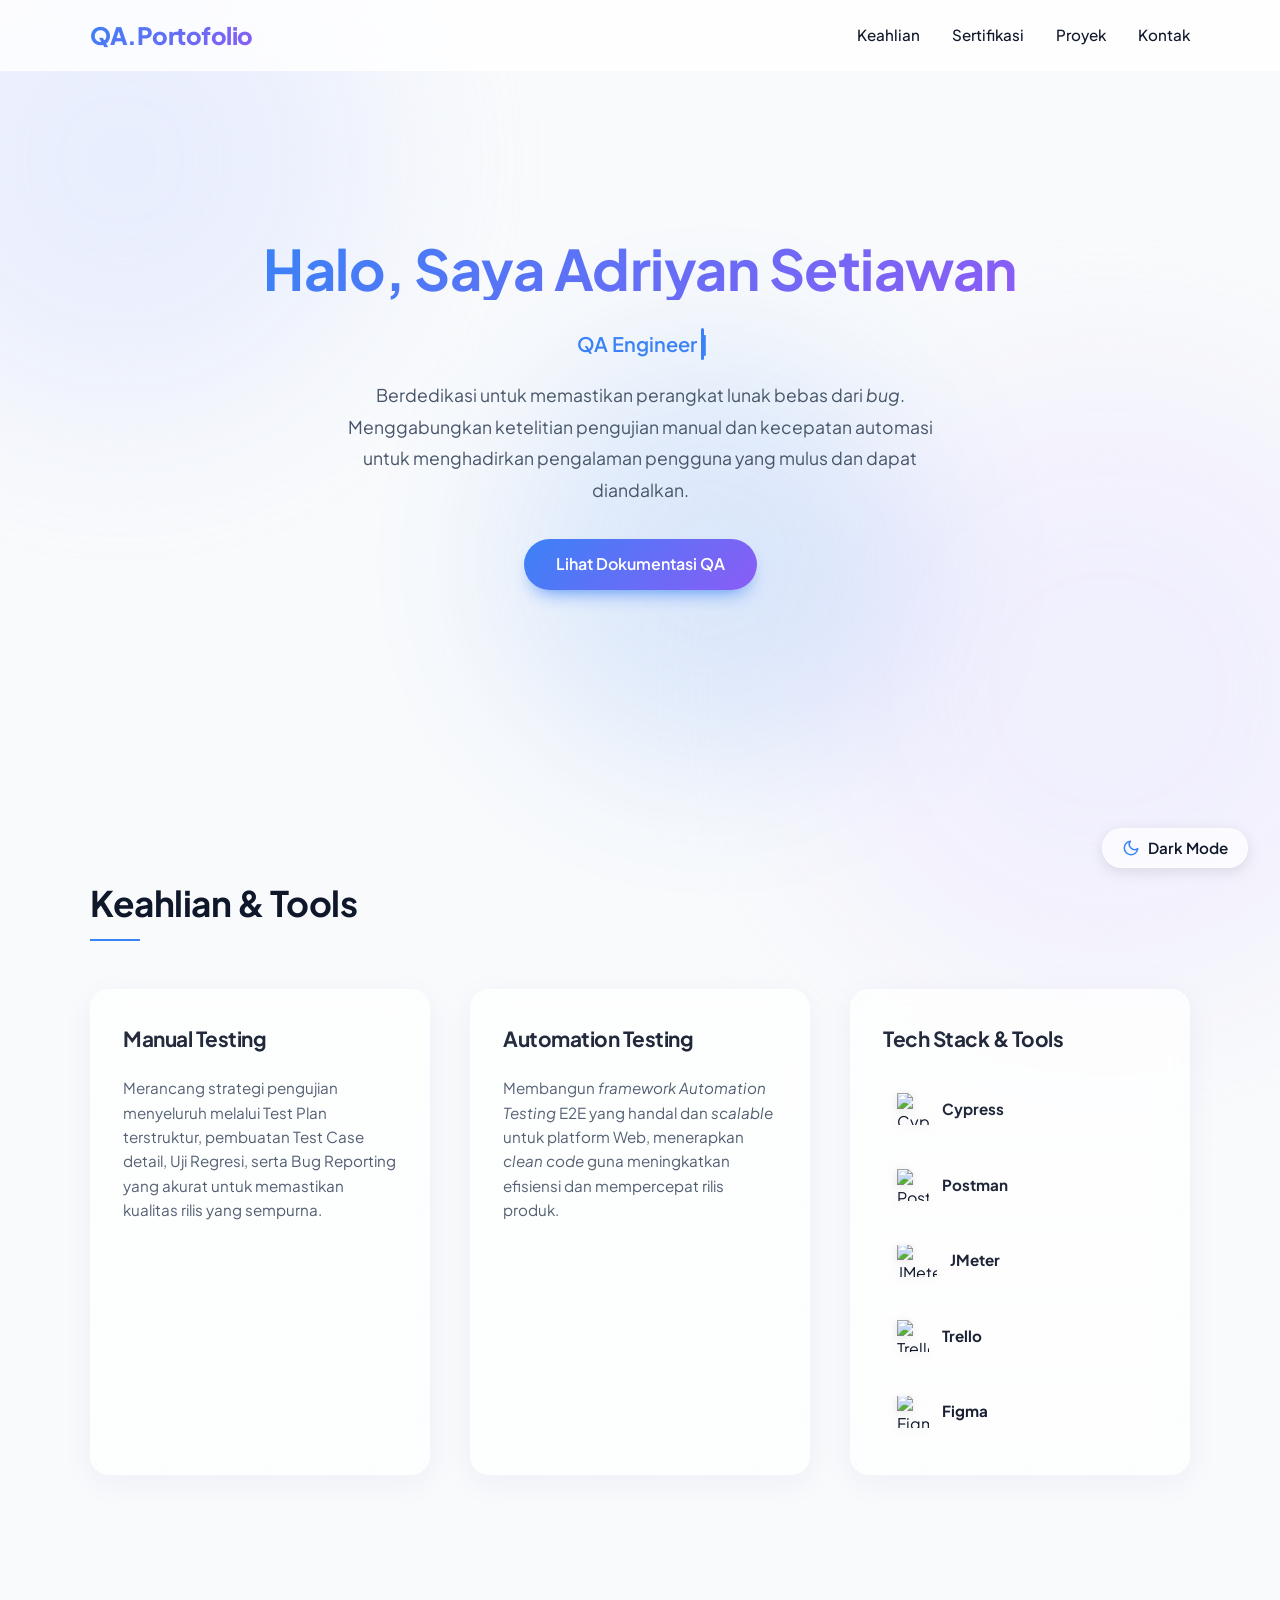
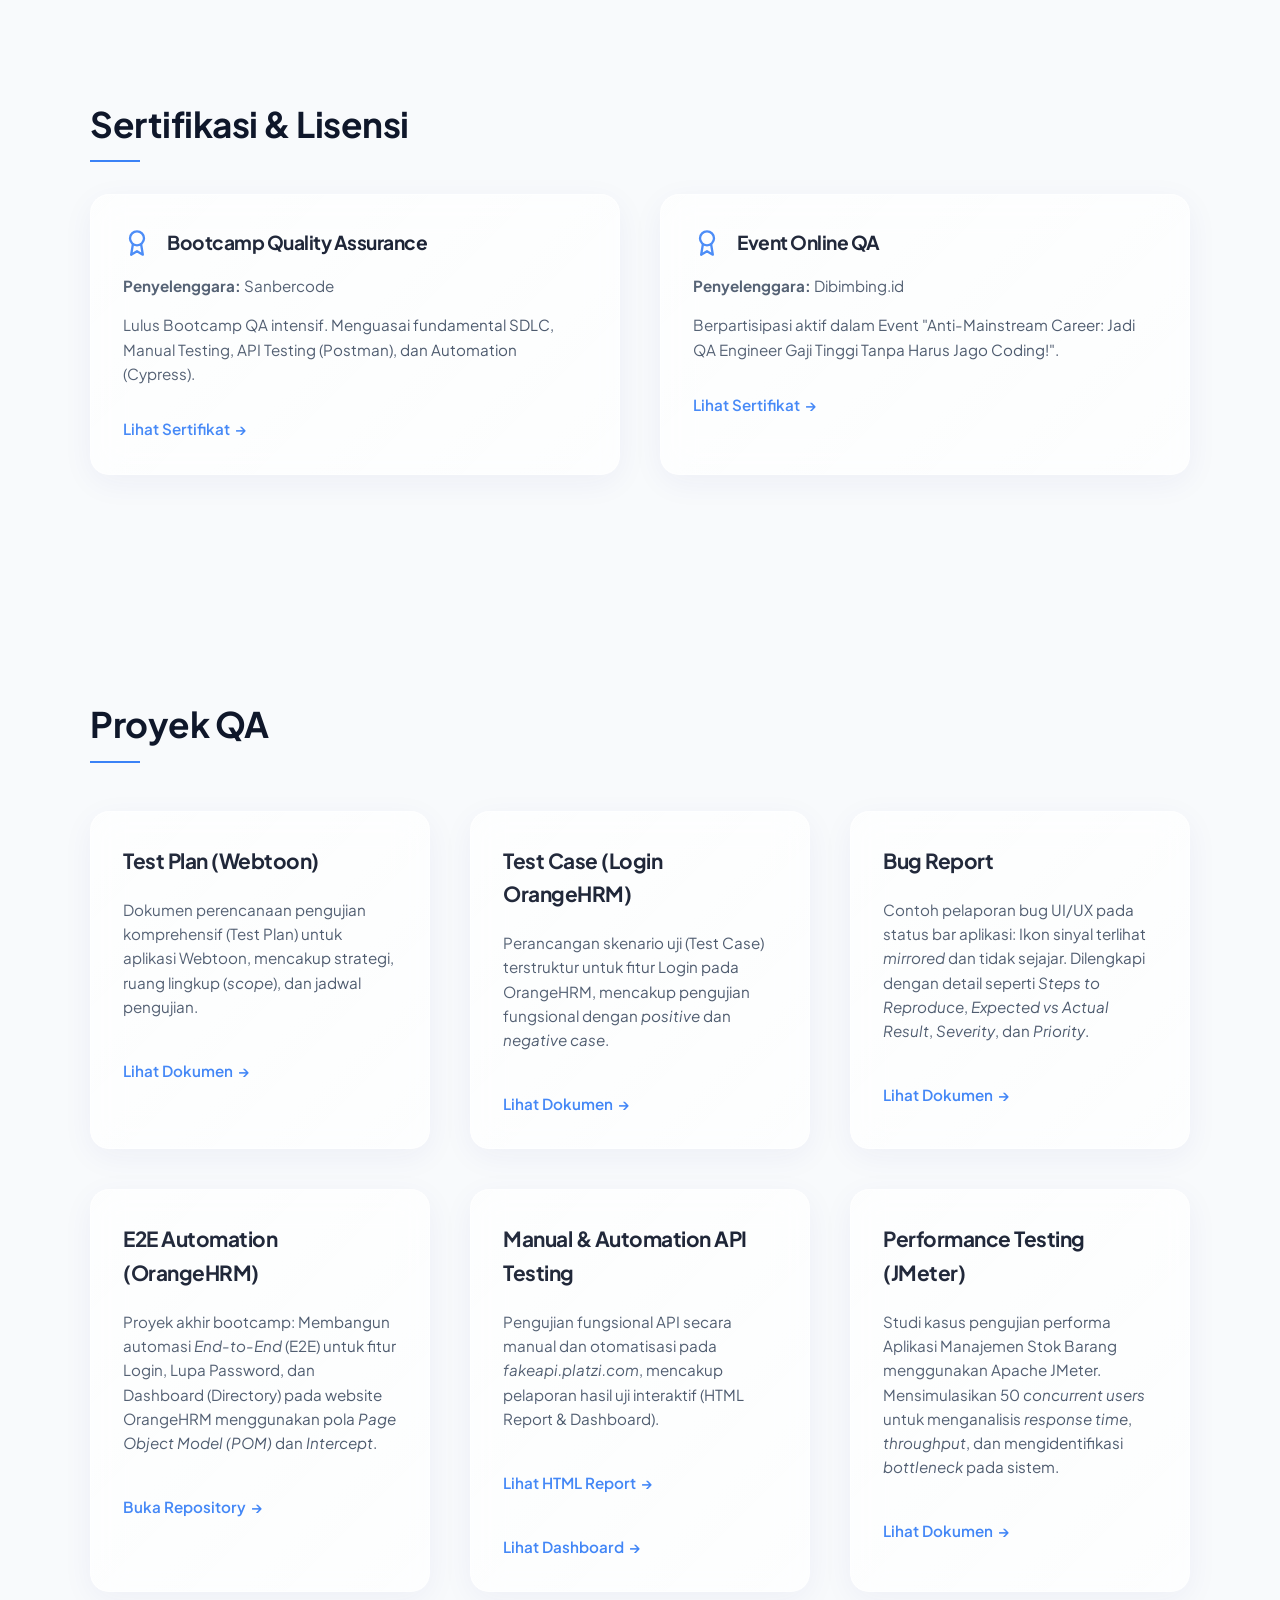
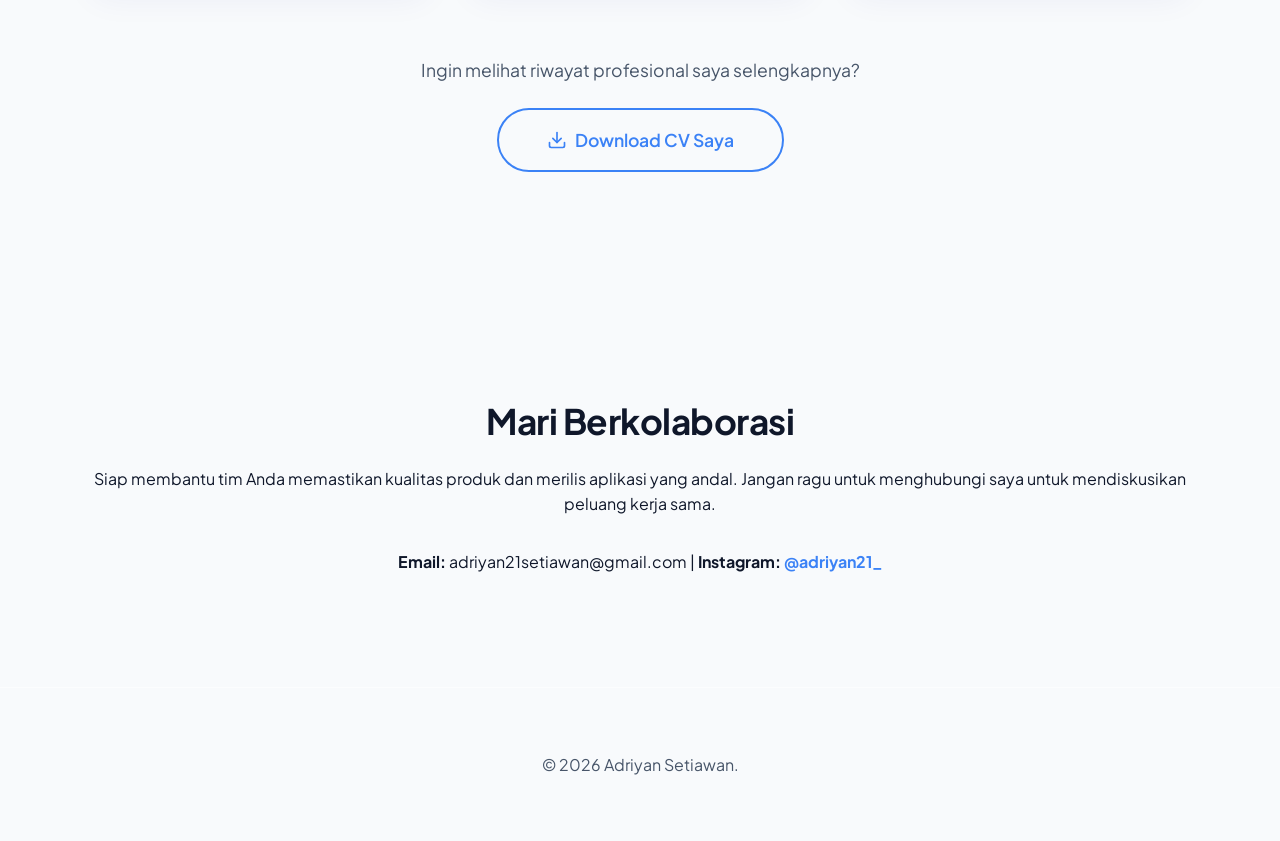
==== index.html @ 732de34b "Add files via upload" ====
<!DOCTYPE html>
<html lang="id">

<head>
    <meta charset="UTF-8">
    <meta name="viewport" content="width=device-width, initial-scale=1.0">
    <title>Portofolio QA Engineer | Adriyan Setiawan</title>
    <link rel="preconnect" href="https://fonts.googleapis.com">
    <link rel="preconnect" href="https://fonts.gstatic.com" crossorigin>
    <link href="https://fonts.googleapis.com/css2?family=Plus+Jakarta+Sans:wght@300;400;500;600;700;800&display=swap"
        rel="stylesheet">
    <link rel="stylesheet" href="style.css">
</head>

<body>

    <!-- Background Animasi (Blobs) -->
    <div class="blob blob-1"></div>
    <div class="blob blob-2"></div>
    <div class="blob blob-3"></div>

    <!-- Floating Theme Toggle -->
    <button class="theme-toggle" id="themeToggle" aria-label="Toggle Theme">
        <svg class="sun-icon" xmlns="http://www.w3.org/2000/svg" width="18" height="18" viewBox="0 0 24 24" fill="none"
            stroke="currentColor" stroke-width="2" stroke-linecap="round" stroke-linejoin="round">
            <circle cx="12" cy="12" r="5"></circle>
            <line x1="12" y1="1" x2="12" y2="3"></line>
            <line x1="12" y1="21" x2="12" y2="23"></line>
            <line x1="4.22" y1="4.22" x2="5.64" y2="5.64"></line>
            <line x1="18.36" y1="18.36" x2="19.78" y2="19.78"></line>
            <line x1="1" y1="12" x2="3" y2="12"></line>
            <line x1="21" y1="12" x2="23" y2="12"></line>
            <line x1="4.22" y1="19.78" x2="5.64" y2="18.36"></line>
            <line x1="18.36" y1="5.64" x2="19.78" y2="4.22"></line>
        </svg>
        <svg class="moon-icon" xmlns="http://www.w3.org/2000/svg" width="18" height="18" viewBox="0 0 24 24" fill="none"
            stroke="currentColor" stroke-width="2" stroke-linecap="round" stroke-linejoin="round">
            <path d="M21 12.79A9 9 0 1 1 11.21 3 7 7 0 0 0 21 12.79z"></path>
        </svg>
        <span class="theme-text">Dark Mode</span>
    </button>

    <header>
        <nav>
            <div class="logo">QA.Portofolio</div>
            <div class="nav-right">
                <ul id="navMenu">
                    <li><a href="#skills">Keahlian</a></li>
                    <li><a href="#certifications">Sertifikasi</a></li>
                    <li><a href="#projects">Proyek</a></li>
                    <li><a href="#contact">Kontak</a></li>
                </ul>
                <div class="menu-toggle" id="mobile-menu">
                    <span class="bar"></span>
                    <span class="bar"></span>
                    <span class="bar"></span>
                </div>
            </div>
        </nav>
    </header>

    <section class="hero">
        <h1 class="gradient-text">Halo, Saya Adriyan Setiawan</h1>
        <p style="font-size: 1.25rem; color: var(--primary-color); font-weight: 600; min-height: 30px;">
            <span id="typed-text"></span><span class="cursor">|</span>
        </p>
        <p style="max-width: 600px; margin: 0 auto 2rem auto; font-size: 1.1rem; line-height: 1.8;">
            Berdedikasi untuk memastikan perangkat lunak bebas dari <i>bug</i>. Menggabungkan ketelitian
            pengujian manual dan kecepatan automasi untuk menghadirkan pengalaman pengguna yang mulus dan dapat
            diandalkan.
        </p>
        <div style="display: flex; gap: 1rem; justify-content: center; flex-wrap: wrap;">
            <a href="#projects" class="btn">Lihat Dokumentasi QA</a>
        </div>
    </section>

    <section id="skills" class="fade-in">
        <h2>Keahlian & Tools</h2>
        <hr style="border: 0; height: 2px; background: var(--primary-color); width: 50px; margin: 0 0 2rem 0;">
        <div class="grid">
            <div class="card">
                <h3>Manual Testing</h3>
                <p>Merancang strategi pengujian menyeluruh melalui Test Plan terstruktur, pembuatan Test Case detail,
                    Uji Regresi, serta Bug Reporting yang akurat untuk memastikan kualitas rilis yang sempurna.</p>
            </div>
            <div class="card">
                <h3>Automation Testing</h3>
                <p>Membangun <i>framework Automation Testing</i> E2E yang handal dan <i>scalable</i> untuk platform Web,
                    menerapkan <i>clean code</i> guna meningkatkan efisiensi dan mempercepat rilis produk.</p>
            </div>
            <div class="card">
                <h3>Tech Stack & Tools</h3>
                <div class="tech-grid">
                    <div class="tech-item">
                        <img src="https://cdn.jsdelivr.net/gh/devicons/devicon/icons/cypressio/cypressio-original.svg"
                            alt="Cypress" width="32" height="32">
                        <div>
                            <strong>Cypress</strong>
                        </div>
                    </div>
                    <div class="tech-item">
                        <img src="https://www.vectorlogo.zone/logos/getpostman/getpostman-icon.svg" alt="Postman"
                            width="32" height="32">
                        <div>
                            <strong>Postman</strong>
                        </div>
                    </div>
                    <div class="tech-item">
                        <img src="https://jmeter.apache.org/images/logo.svg" alt="JMeter" width="40" height="32"
                            style="object-fit: contain;">
                        <div>
                            <strong>JMeter</strong>
                        </div>
                    </div>
                    <div class="tech-item">
                        <img src="https://cdn.jsdelivr.net/gh/devicons/devicon/icons/trello/trello-plain.svg"
                            alt="Trello" width="32" height="32">
                        <div>
                            <strong>Trello</strong>
                        </div>
                    </div>
                    <div class="tech-item">
                        <img src="https://cdn.jsdelivr.net/gh/devicons/devicon/icons/figma/figma-original.svg"
                            alt="Figma" width="32" height="32">
                        <div>
                            <strong>Figma</strong>
                        </div>
                    </div>
                </div>
            </div>
        </div>
    </section>

    <section id="certifications" class="fade-in">
        <h2>Sertifikasi & Lisensi</h2>
        <hr style="border: 0; height: 2px; background: var(--primary-color); width: 50px; margin: 0 0 2rem 0;">
        <div class="grid" style="margin-top: 1.5rem;">
            <!-- Certificate 1 -->
            <div class="card">
                <div style="display: flex; align-items: center; gap: 1rem; margin-bottom: 1rem;">
                    <svg xmlns="http://www.w3.org/2000/svg" width="28" height="28" viewBox="0 0 24 24" fill="none"
                        stroke="var(--primary-color)" stroke-width="2" stroke-linecap="round" stroke-linejoin="round">
                        <circle cx="12" cy="8" r="6"></circle>
                        <path d="M15.477 12.89 17 22l-5-3-5 3 1.523-9.11"></path>
                    </svg>
                    <h3 style="margin: 0; font-size: 1.2rem;">Bootcamp Quality Assurance</h3>
                </div>
                <p style="font-size: 0.95rem; margin-bottom: 0.5rem;"><strong>Penyelenggara:</strong> Sanbercode</p>
                <p style="font-size: 0.95rem;">Lulus Bootcamp QA intensif. Menguasai fundamental SDLC, Manual Testing,
                    API Testing (Postman), dan Automation (Cypress).</p>
                <a href="https://sanbercode.com/certificate/in/90750a1c-0685-4066-a6e9-d4bca330a956"
                    class="project-link" style="margin-top: 1rem;" target="_blank">Lihat Sertifikat</a>
            </div>


            <!-- Certificate 2 -->
            <div class="card">
                <div style="display: flex; align-items: center; gap: 1rem; margin-bottom: 1rem;">
                    <svg xmlns="http://www.w3.org/2000/svg" width="28" height="28" viewBox="0 0 24 24" fill="none"
                        stroke="var(--primary-color)" stroke-width="2" stroke-linecap="round" stroke-linejoin="round">
                        <circle cx="12" cy="8" r="6"></circle>
                        <path d="M15.477 12.89 17 22l-5-3-5 3 1.523-9.11"></path>
                    </svg>
                    <h3 style="margin: 0; font-size: 1.2rem;">Event Online QA</h3>
                </div>
                <p style="font-size: 0.95rem; margin-bottom: 0.5rem;"><strong>Penyelenggara:</strong> Dibimbing.id</p>
                <p style="font-size: 0.95rem;">Berpartisipasi aktif dalam Event "Anti-Mainstream Career: Jadi QA
                    Engineer Gaji Tinggi Tanpa Harus Jago Coding!".</p>
                <a href="https://drive.google.com/file/d/1dAEkaEKXvHSmKPEQMNEvPl3U6S-Ivko3/view?usp=sharing"
                    class="project-link" style="margin-top: 1rem;">Lihat Sertifikat</a>
            </div>
        </div>
    </section>

    <section id="projects" class="fade-in">
        <h2>Proyek QA</h2>
        <hr style="border: 0; height: 2px; background: var(--primary-color); width: 50px; margin: 0 0 2rem 0;">
        <div class="grid">

            <div class="card">
                <h3>Test Plan (Webtoon)</h3>
                <p>Dokumen perencanaan pengujian komprehensif (Test Plan) untuk aplikasi Webtoon, mencakup strategi,
                    ruang lingkup (<i>scope</i>), dan jadwal pengujian.</p>
                <a href="https://docs.google.com/document/d/1JO9U7OglBDhoZIkRPK8CAtWaDkRaLdEm/edit?usp=sharing&ouid=111511916746216957914&rtpof=true&sd=true"
                    class="project-link">Lihat Dokumen</a>
            </div>

            <div class="card">
                <h3>Test Case (Login OrangeHRM)</h3>
                <p>Perancangan skenario uji (Test Case) terstruktur untuk fitur Login pada OrangeHRM, mencakup pengujian
                    fungsional dengan <i>positive</i> dan <i>negative case</i>.</p>
                <a href="https://docs.google.com/spreadsheets/d/13_Bml5m9lff8SQOyV9vorUm5FQQ6F69r/edit?usp=sharing&ouid=111511916746216957914&rtpof=true&sd=true"
                    class="project-link">Lihat Dokumen</a>
            </div>

            <div class="card">
                <h3>Bug Report</h3>
                <p>Contoh pelaporan bug UI/UX pada status bar aplikasi: Ikon sinyal terlihat <i>mirrored</i> dan tidak
                    sejajar. Dilengkapi dengan detail seperti <i>Steps to Reproduce</i>, <i>Expected vs Actual
                        Result</i>, <i>Severity</i>, dan <i>Priority</i>.</p>
                <a href="https://docs.google.com/spreadsheets/d/1RuKsVItQ1PGleqARtILOG9toB8_6Nzeg/edit?usp=drive_link&ouid=111511916746216957914&rtpof=true&sd=true"
                    class="project-link">Lihat Dokumen</a>
            </div>

            <div class="card">
                <h3>E2E Automation (OrangeHRM)</h3>
                <p>Proyek akhir bootcamp: Membangun automasi <i>End-to-End</i> (E2E) untuk fitur Login, Lupa Password,
                    dan Dashboard (Directory) pada website OrangeHRM menggunakan pola <i>Page Object Model (POM) </i>
                    dan
                    <i>Intercept</i>.
                </p>
                <a href="https://github.com/Adriyanz1/orangehrm-login-test-automation" class="project-link">Buka
                    Repository</a>
            </div>

            <div class="card">
                <h3>Manual & Automation API Testing</h3>
                <p>Pengujian fungsional API secara manual dan otomatisasi pada <i>fakeapi.platzi.com</i>, mencakup
                    pelaporan hasil uji interaktif (HTML Report & Dashboard).</p>
                <div style="display: flex; flex-wrap: wrap; gap: 1rem;">
                    <a href="./API/report.html" target="_blank" class="project-link">Lihat HTML Report</a>
                    <a href="./API/dasboard.html" target="_blank" class="project-link">Lihat Dashboard</a>
                </div>
            </div>

            <div class="card">
                <h3>Performance Testing (JMeter)</h3>
                <p>Studi kasus pengujian performa Aplikasi Manajemen Stok Barang menggunakan Apache JMeter.
                    Mensimulasikan 50 <i>concurrent users</i> untuk menganalisis <i>response time</i>,
                    <i>throughput</i>, dan mengidentifikasi <i>bottleneck</i> pada sistem.
                </p>
                <a href="https://drive.google.com/file/d/1VUZyzni_chIXOoIYDC_arCmZ7psVynE3/view?usp=sharing"
                    class="project-link">Lihat Dokumen</a>
            </div>
        </div>

        <div style="text-align: center; margin-top: 4rem;">
            <p style="margin-bottom: 1.5rem; font-size: 1.1rem; color: var(--text-muted);">
                Ingin melihat riwayat profesional saya selengkapnya?
            </p>
            <a href="./CV.pdf" class="btn btn-outline" download title="Download CV (PDF)"
                style="padding: 1rem 3rem; font-size: 1.1rem; display: inline-flex; align-items: center; gap: 0.5rem;">
                <svg xmlns="http://www.w3.org/2000/svg" width="20" height="20" viewBox="0 0 24 24" fill="none"
                    stroke="currentColor" stroke-width="2" stroke-linecap="round" stroke-linejoin="round">
                    <path d="M21 15v4a2 2 0 0 1-2 2H5a2 2 0 0 1-2-2v-4"></path>
                    <polyline points="7 10 12 15 17 10"></polyline>
                    <line x1="12" y1="15" x2="12" y2="3"></line>
                </svg>
                Download CV Saya
            </a>
        </div>
    </section>

    <section id="contact" class="fade-in" style="text-align: center;">
        <h2>Mari Berkolaborasi</h2>
        <p>Siap membantu tim Anda memastikan kualitas produk dan merilis aplikasi yang andal. Jangan ragu untuk
            menghubungi saya untuk mendiskusikan peluang kerja sama.</p>
        <p style="margin-top: 2rem;">
            <strong>Email:</strong> adriyan21setiawan@gmail.com | <strong>Instagram:</strong> <a
                href="https://www.instagram.com/adriyan21_/"
                style="color: var(--primary-color); text-decoration: none; font-weight: bold;">@adriyan21_</a>
        </p>
    </section>

    <footer>
        <p>&copy; 2026 Adriyan Setiawan.</p>
    </footer>

    <script src="script.js"></script>
</body>

</html>
---- style.css ----
:root {
    --primary-color: #3b82f6;
    --primary-hover: #2563eb;
    --secondary-color: #8b5cf6;
    --bg-color: #f8fafc;
    --text-color: #0f172a;
    --text-muted: #475569;
    --card-bg: rgba(255, 255, 255, 0.7);
    --header-bg: rgba(255, 255, 255, 0.8);
    --border-color: rgba(255, 255, 255, 0.5);
    --card-shadow: 0 8px 32px 0 rgba(31, 38, 135, 0.05);
    --blob-1: #e0e7ff;
    --blob-2: #ede9fe;
}

[data-theme="dark"] {
    --bg-color: #0B0F19;
    --text-color: #f1f5f9;
    --text-muted: #94a3b8;
    --card-bg: rgba(17, 24, 39, 0.6);
    --header-bg: rgba(11, 15, 25, 0.8);
    --border-color: rgba(255, 255, 255, 0.1);
    --card-shadow: 0 8px 32px 0 rgba(0, 0, 0, 0.3);
    --blob-1: #1e3a8a;
    --blob-2: #4c1d95;
}

body {
    font-family: 'Plus Jakarta Sans', sans-serif;
    margin: 0;
    padding: 0;
    background-color: var(--bg-color);
    color: var(--text-color);
    line-height: 1.6;
    transition: background-color 0.5s ease, color 0.5s ease;
    scroll-behavior: smooth;
    overflow-x: hidden;
    position: relative;
}

/* Background Blobs Animasi */
.blob {
    position: fixed;
    filter: blur(80px);
    z-index: -1;
    opacity: 0.6;
    animation: float 20s infinite alternate ease-in-out;
}

.blob-1 {
    top: -10%;
    left: -10%;
    width: 500px;
    height: 500px;
    background: var(--blob-1);
    border-radius: 50%;
}

.blob-2 {
    bottom: -10%;
    right: -10%;
    width: 600px;
    height: 600px;
    background: var(--blob-2);
    border-radius: 50%;
    animation-delay: -5s;
}

.blob-3 {
    top: 40%;
    left: 40%;
    width: 400px;
    height: 400px;
    background: var(--primary-color);
    opacity: 0.15;
    border-radius: 50%;
    animation-duration: 25s;
}

@keyframes float {
    0% {
        transform: translate(0, 0) scale(1);
    }

    50% {
        transform: translate(50px, 100px) scale(1.1);
    }

    100% {
        transform: translate(-50px, 50px) scale(0.9);
    }
}

/* Header & Nav */
header {
    background-color: var(--header-bg);
    backdrop-filter: blur(12px);
    -webkit-backdrop-filter: blur(12px);
    border-bottom: 1px solid var(--border-color);
    position: fixed;
    width: 100%;
    top: 0;
    z-index: 1000;
    transition: all 0.3s ease;
}

nav {
    display: flex;
    justify-content: space-between;
    align-items: center;
    max-width: 1100px;
    margin: 0 auto;
    padding: 1rem 2rem;
}

nav .logo {
    font-weight: 800;
    font-size: 1.5rem;
    background: linear-gradient(135deg, var(--primary-color), var(--secondary-color));
    -webkit-background-clip: text;
    -webkit-text-fill-color: transparent;
    letter-spacing: -0.5px;
}

.nav-right {
    display: flex;
    align-items: center;
    gap: 2.5rem;
}

nav ul {
    display: flex;
    list-style: none;
    gap: 2rem;
    margin: 0;
    padding: 0;
}

nav a {
    text-decoration: none;
    color: var(--text-color);
    font-weight: 500;
    font-size: 0.95rem;
    transition: all 0.3s;
    position: relative;
}

nav a::after {
    content: '';
    position: absolute;
    width: 0;
    height: 2px;
    bottom: -4px;
    left: 0;
    background: linear-gradient(90deg, var(--primary-color), var(--secondary-color));
    transition: width 0.3s ease;
    border-radius: 2px;
}

nav a:hover::after,
nav a.active::after {
    width: 100%;
}

nav a:hover,
nav a.active {
    color: var(--text-color);
}

/* Theme Toggle Button (Floating) */
.theme-toggle {
    display: flex;
    align-items: center;
    gap: 8px;
    background: var(--card-bg);
    border: 1px solid var(--border-color);
    color: var(--text-color);
    padding: 0.6rem 1.2rem;
    border-radius: 50px;
    cursor: pointer;
    font-weight: 600;
    font-size: 0.95rem;
    font-family: inherit;
    transition: all 0.3s;
    box-shadow: 0 4px 15px rgba(0, 0, 0, 0.1);
    backdrop-filter: blur(10px);
    -webkit-backdrop-filter: blur(10px);
    position: fixed;
    bottom: 2rem;
    right: 2rem;
    z-index: 9999;
}

.theme-toggle svg {
    stroke: var(--primary-color);
}

.theme-toggle .sun-icon {
    display: none;
}

.theme-toggle .moon-icon {
    display: block;
}

[data-theme="dark"] .theme-toggle .sun-icon {
    display: block;
}

[data-theme="dark"] .theme-toggle .moon-icon {
    display: none;
}

.theme-toggle:hover {
    transform: translateY(-2px);
    box-shadow: 0 4px 12px rgba(59, 130, 246, 0.2);
}

/* Sections */
section {
    padding: 8rem 2rem 4rem 2rem;
    max-width: 1100px;
    margin: 0 auto;
}

/* Typography Enhancements */
h1,
h2,
h3 {
    letter-spacing: -0.5px;
}

h2 {
    font-size: 2.2rem;
    font-weight: 700;
    margin-bottom: 0.5rem;
}

.gradient-text {
    background: linear-gradient(135deg, var(--primary-color), var(--secondary-color));
    -webkit-background-clip: text;
    -webkit-text-fill-color: transparent;
    display: inline-block;
}

/* Hero Section */
.hero {
    text-align: center;
    padding: 12rem 2rem 8rem 2rem;
}

.hero h1 {
    font-size: 3.5rem;
    margin-bottom: 0.5rem;
    line-height: 1.1;
    animation: fadeInDown 1s ease-out;
}

.hero p {
    color: var(--text-muted);
}

@keyframes fadeInDown {
    from {
        opacity: 0;
        transform: translateY(-30px);
    }

    to {
        opacity: 1;
        transform: translateY(0);
    }
}

/* Buttons */
.btn {
    display: inline-block;
    background: linear-gradient(135deg, var(--primary-color), var(--secondary-color));
    color: white;
    padding: 0.8rem 2rem;
    border-radius: 50px;
    /* Pill shape */
    text-decoration: none;
    font-weight: 600;
    font-size: 1rem;
    transition: all 0.3s ease;
    box-shadow: 0 10px 20px -10px var(--primary-color);
    border: none;
}

.btn:hover {
    transform: translateY(-3px) scale(1.02);
    box-shadow: 0 15px 25px -10px var(--primary-color);
    color: white;
}

.btn-outline {
    background: transparent;
    border: 2px solid var(--primary-color);
    color: var(--primary-color);
    box-shadow: none;
}

.btn-outline:hover {
    background: var(--primary-color);
    color: white;
    box-shadow: 0 10px 20px -10px var(--primary-color);
}

/* Grid & Cards (Glassmorphism) */
.grid {
    display: grid;
    grid-template-columns: repeat(auto-fit, minmax(320px, 1fr));
    gap: 2.5rem;
    margin-top: 3rem;
}

.card {
    background: var(--card-bg);
    backdrop-filter: blur(16px);
    -webkit-backdrop-filter: blur(16px);
    padding: 2rem;
    border-radius: 1.2rem;
    box-shadow: var(--card-shadow);
    border: 1px solid var(--border-color);
    transition: all 0.4s cubic-bezier(0.175, 0.885, 0.32, 1.275);
    position: relative;
    overflow: hidden;
}

.card::before {
    content: '';
    position: absolute;
    top: 0;
    left: 0;
    width: 100%;
    height: 100%;
    background: linear-gradient(135deg, rgba(255, 255, 255, 0.1) 0%, rgba(255, 255, 255, 0) 100%);
    pointer-events: none;
}

.card:hover {
    transform: translateY(-8px);
    box-shadow: 0 20px 40px -10px rgba(0, 0, 0, 0.1), 0 0 15px rgba(59, 130, 246, 0.2);
    border-color: rgba(59, 130, 246, 0.3);
}

.card h3 {
    margin-top: 0;
    font-size: 1.3rem;
    color: var(--text-color);
}

.card p {
    color: var(--text-muted);
    font-size: 0.95rem;
}

/* Skills Badge */
.skills-badge {
    display: inline-flex;
    align-items: center;
    background: var(--bg-color);
    color: var(--text-color);
    padding: 0.4rem 1rem;
    border-radius: 50px;
    font-size: 0.85rem;
    margin: 0.25rem;
    font-weight: 600;
    border: 1px solid var(--border-color);
    transition: all 0.3s ease;
    box-shadow: 0 2px 5px rgba(0, 0, 0, 0.02);
}

.skills-badge:hover {
    transform: translateY(-2px);
    background: linear-gradient(135deg, var(--primary-color), var(--secondary-color));
    color: white;
    border-color: transparent;
}

/* Tech Grid */
.tech-grid {
    display: grid;
    grid-template-columns: repeat(auto-fit, minmax(130px, 1fr));
    gap: 1rem;
    margin-top: 1.5rem;
}

.tech-item {
    display: flex;
    align-items: center;
    gap: 0.8rem;
    background: rgba(255, 255, 255, 0.2);
    padding: 0.8rem;
    border-radius: 12px;
    border: 1px solid var(--border-color);
    transition: all 0.3s ease;
    overflow: hidden;
}

[data-theme="dark"] .tech-item {
    background: rgba(0, 0, 0, 0.2);
}

.tech-item:hover {
    transform: translateY(-3px);
    border-color: var(--primary-color);
    box-shadow: 0 4px 12px rgba(59, 130, 246, 0.15);
    background: var(--card-bg);
}

.tech-item img {
    filter: drop-shadow(0 2px 4px rgba(0,0,0,0.1));
}

.tech-item div {
    display: flex;
    flex-direction: column;
}

.tech-item div strong {
    font-size: 0.95rem;
    line-height: 1.2;
}

.tech-item div span {
    font-size: 0.75rem;
    opacity: 0.7;
    margin-top: 0.2rem;
}

/* Project Links */
.project-link {
    display: inline-flex;
    align-items: center;
    margin-top: 1.5rem;
    color: var(--primary-color);
    text-decoration: none;
    font-weight: 600;
    font-size: 0.95rem;
    transition: all 0.3s;
}

.project-link::after {
    content: '→';
    margin-left: 5px;
    transition: transform 0.3s ease;
}

.project-link:hover {
    color: var(--secondary-color);
}

.project-link:hover::after {
    transform: translateX(4px);
}

/* Hamburger Menu */
.menu-toggle {
    display: none;
    flex-direction: column;
    cursor: pointer;
    gap: 6px;
    z-index: 1001;
}

.menu-toggle .bar {
    width: 28px;
    height: 3px;
    background-color: var(--text-color);
    border-radius: 3px;
    transition: all 0.4s ease-in-out;
}

.menu-toggle.is-active .bar:nth-child(2) {
    opacity: 0;
    transform: translateX(20px);
}

.menu-toggle.is-active .bar:nth-child(1) {
    transform: translateY(9px) rotate(45deg);
}

.menu-toggle.is-active .bar:nth-child(3) {
    transform: translateY(-9px) rotate(-45deg);
}

/* Cursor Animation */
.cursor {
    display: inline-block;
    width: 3px;
    background-color: var(--primary-color);
    animation: blink 1s step-end infinite;
    margin-left: 4px;
    border-radius: 2px;
}

@keyframes blink {

    0%,
    100% {
        opacity: 1;
    }

    50% {
        opacity: 0;
    }
}

/* Scroll Animations */
.fade-in {
    opacity: 0;
    transform: translateY(40px);
    transition: opacity 0.8s cubic-bezier(0.165, 0.84, 0.44, 1), transform 0.8s cubic-bezier(0.165, 0.84, 0.44, 1);
}

.fade-in.appear {
    opacity: 1;
    transform: translateY(0);
}

/* Footer */
footer {
    text-align: center;
    padding: 3rem 2rem;
    background: transparent;
    color: var(--text-muted);
    margin-top: 2rem;
    border-top: 1px solid var(--border-color);
}

/* Responsive */
@media (max-width: 768px) {
    .theme-toggle {
        bottom: 1.5rem;
        top: auto;
        right: 1.5rem;
        padding: 0.8rem;
    }
    
    .theme-toggle .theme-text {
        display: none;
    }
    .menu-toggle {
        display: flex;
    }

    nav ul {
        position: absolute;
        top: 100%;
        left: -100%;
        width: 100%;
        background: var(--header-bg);
        backdrop-filter: blur(16px);
        -webkit-backdrop-filter: blur(16px);
        flex-direction: column;
        align-items: center;
        padding: 3rem 0;
        gap: 2rem;
        transition: left 0.4s cubic-bezier(0.68, -0.55, 0.265, 1.55);
        border-bottom: 1px solid var(--border-color);
    }

    nav ul.active {
        left: 0;
    }

    .hero h1 {
        font-size: 2.5rem;
    }
    
    .tech-grid {
        grid-template-columns: 1fr;
    }
}
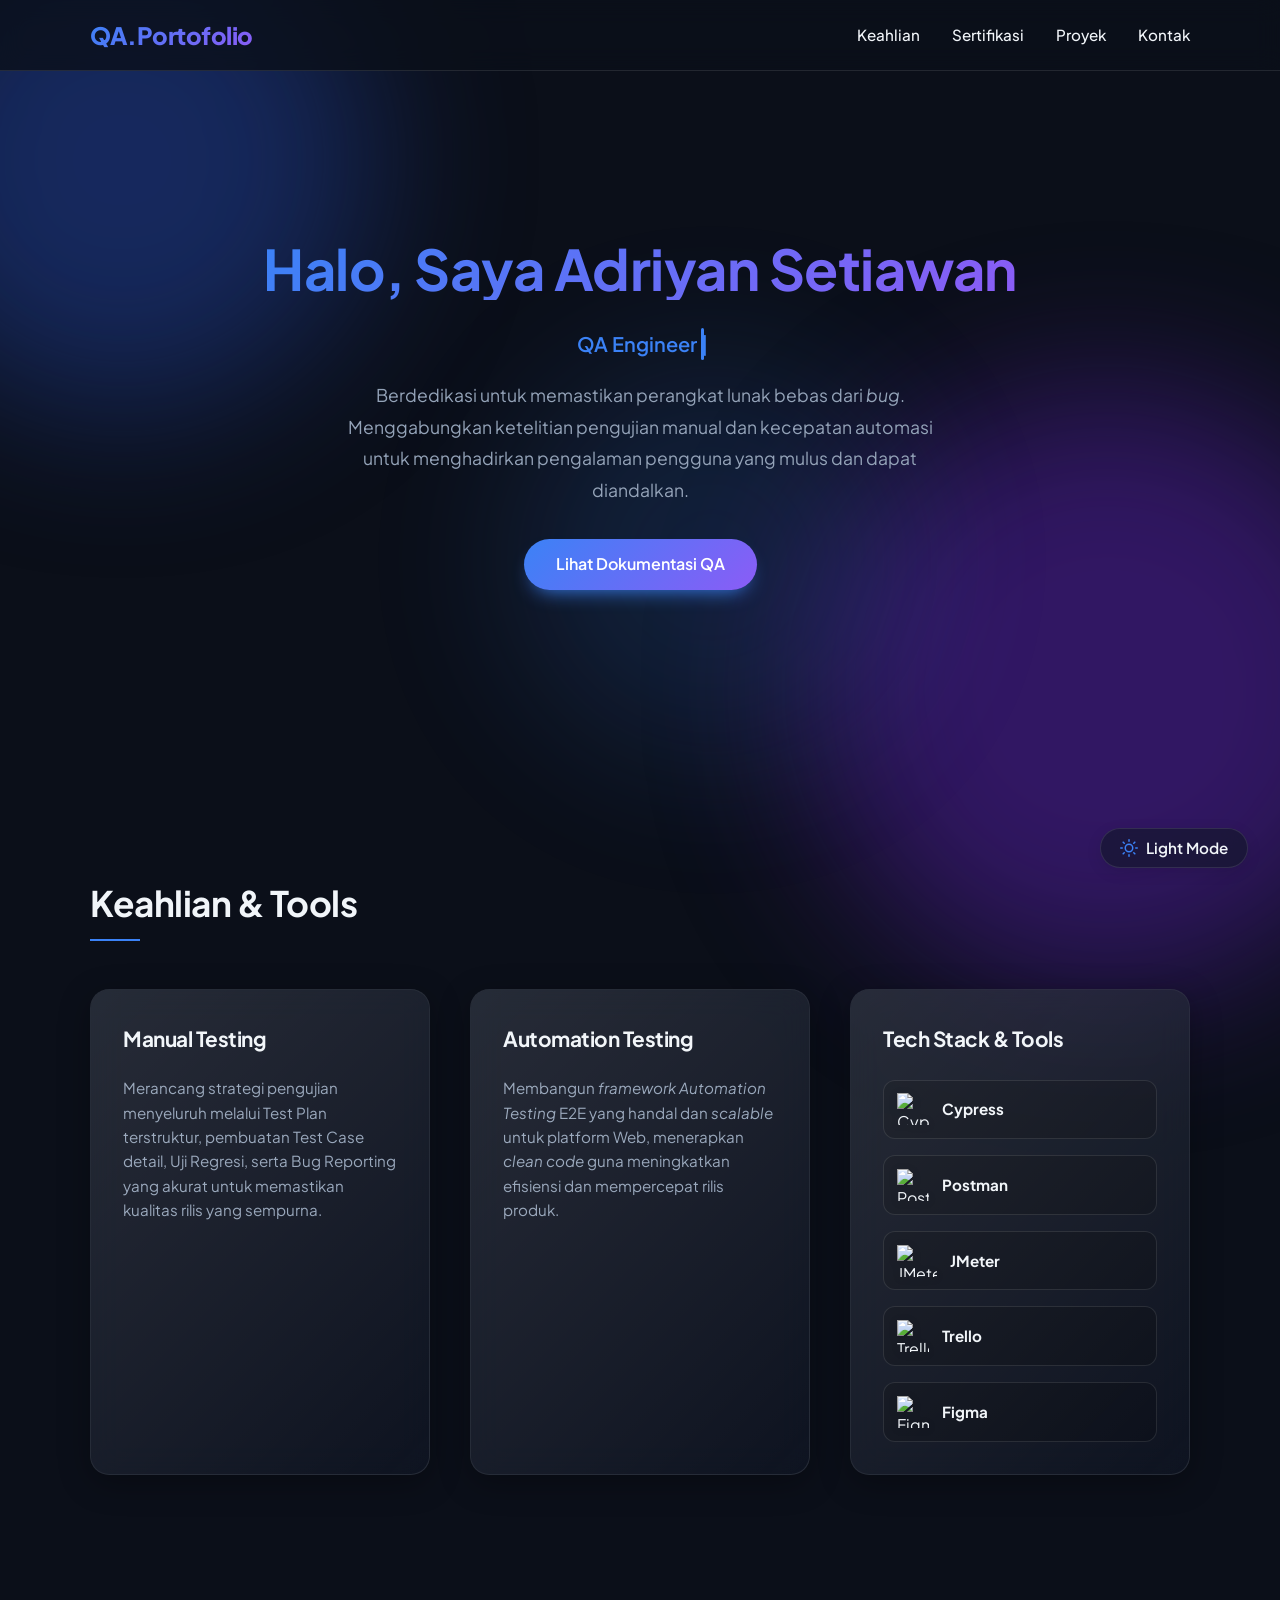
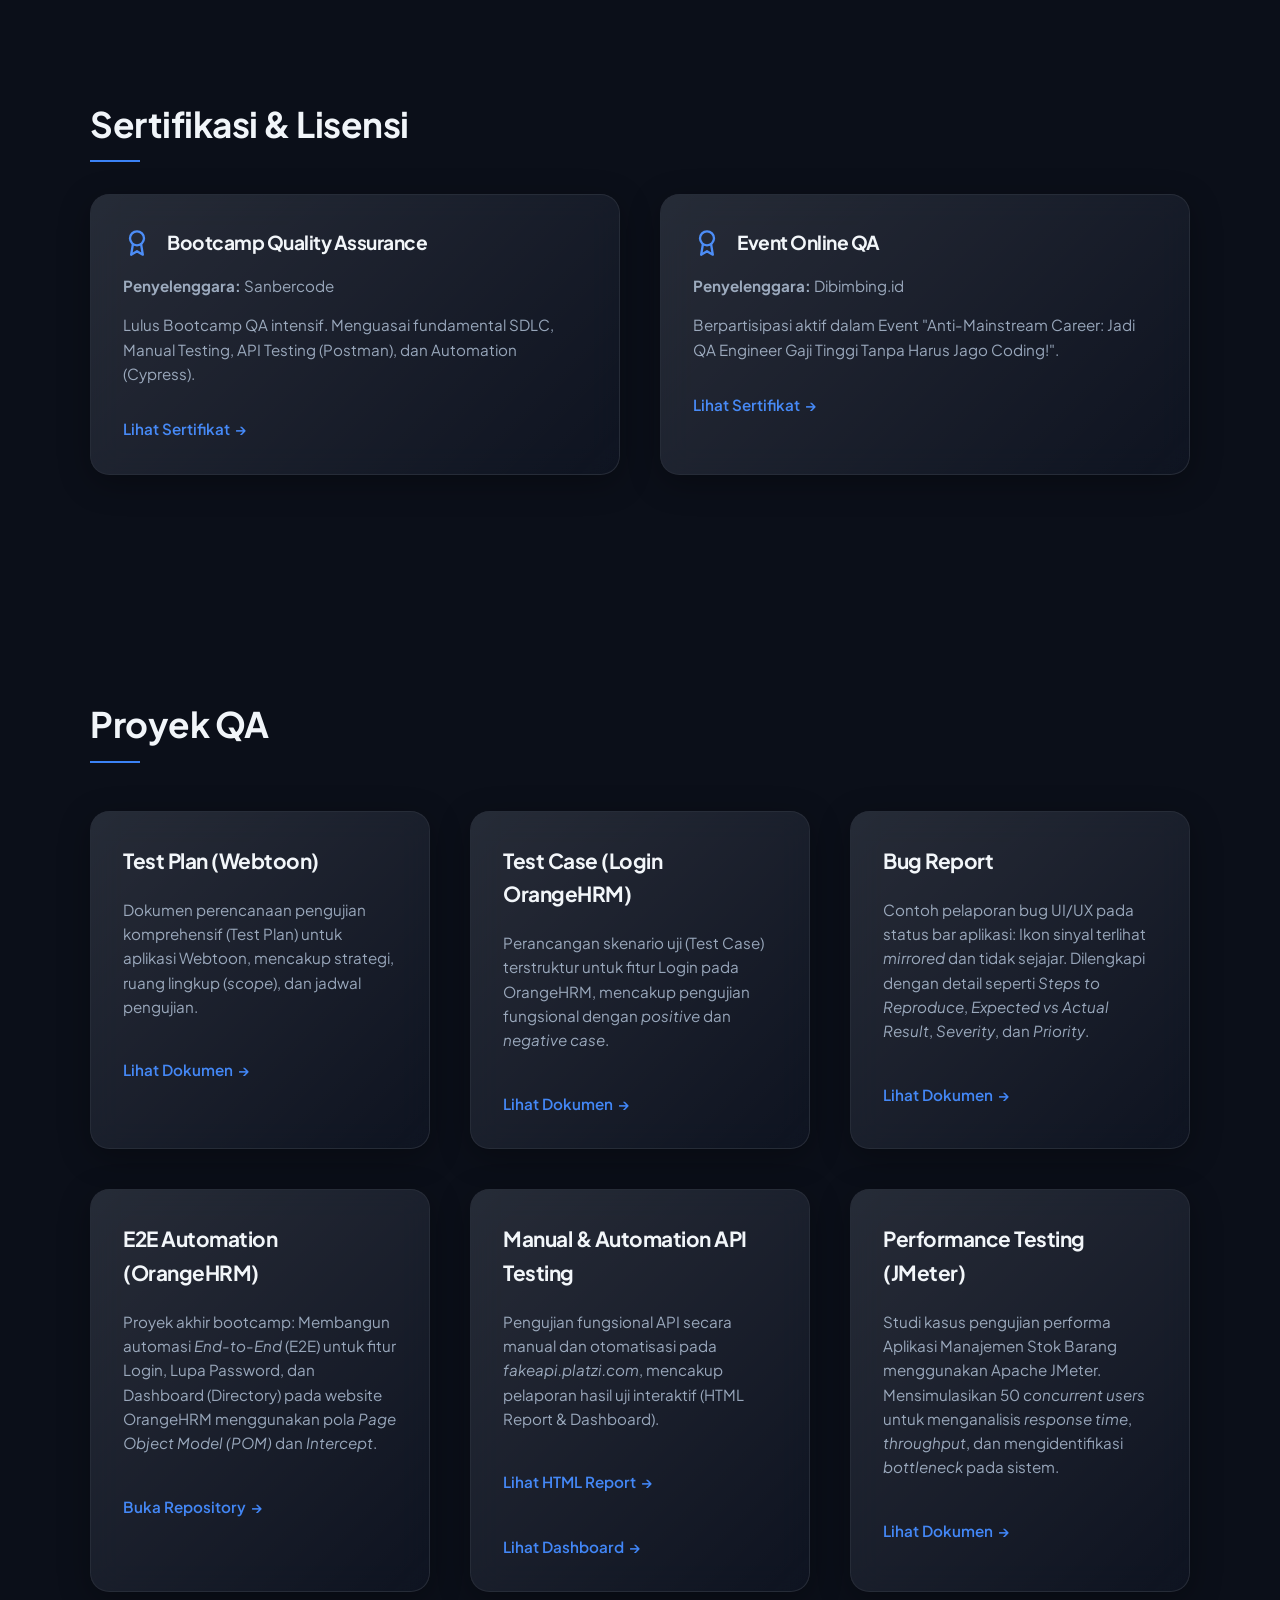
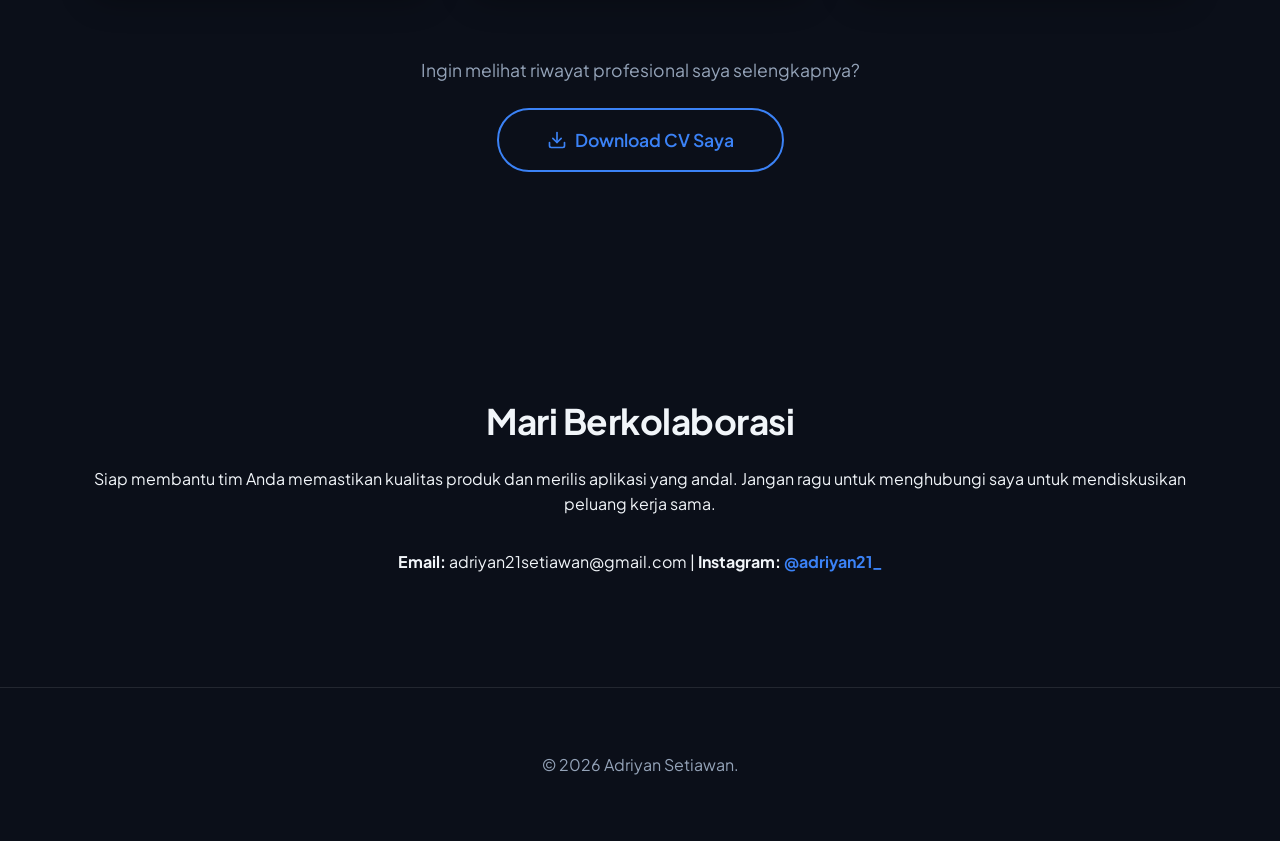
==== commit 66aa5eb3: "Update index.html" ====
--- a/index.html
+++ b/index.html
@@ -1,5 +1,5 @@
 <!DOCTYPE html>
-<html lang="id">
+<html lang="id" data-theme="dark">
 
 <head>
     <meta charset="UTF-8">
@@ -37,7 +37,7 @@
             stroke="currentColor" stroke-width="2" stroke-linecap="round" stroke-linejoin="round">
             <path d="M21 12.79A9 9 0 1 1 11.21 3 7 7 0 0 0 21 12.79z"></path>
         </svg>
-        <span class="theme-text">Dark Mode</span>
+        <span class="theme-text">Light Mode</span>
     </button>
 
     <header>
@@ -269,4 +269,4 @@
     <script src="script.js"></script>
 </body>
 
-</html>+</html>
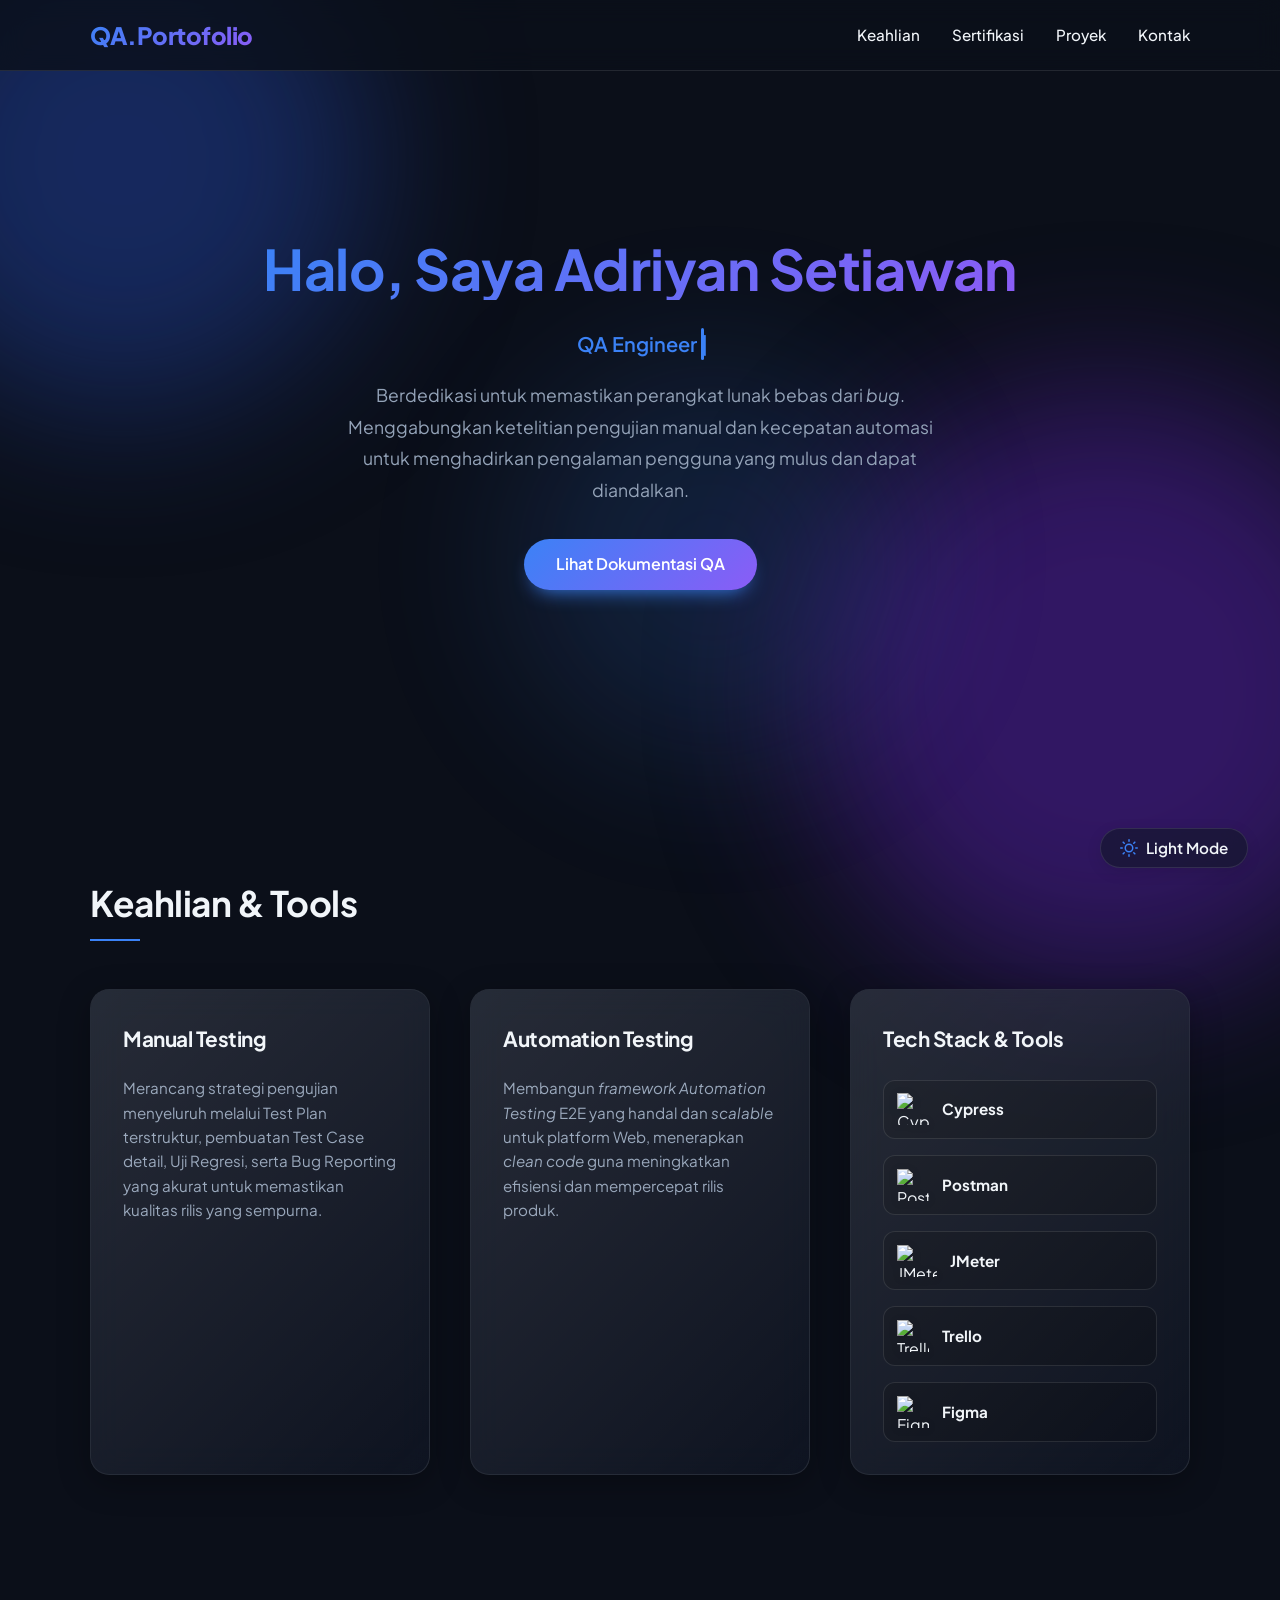
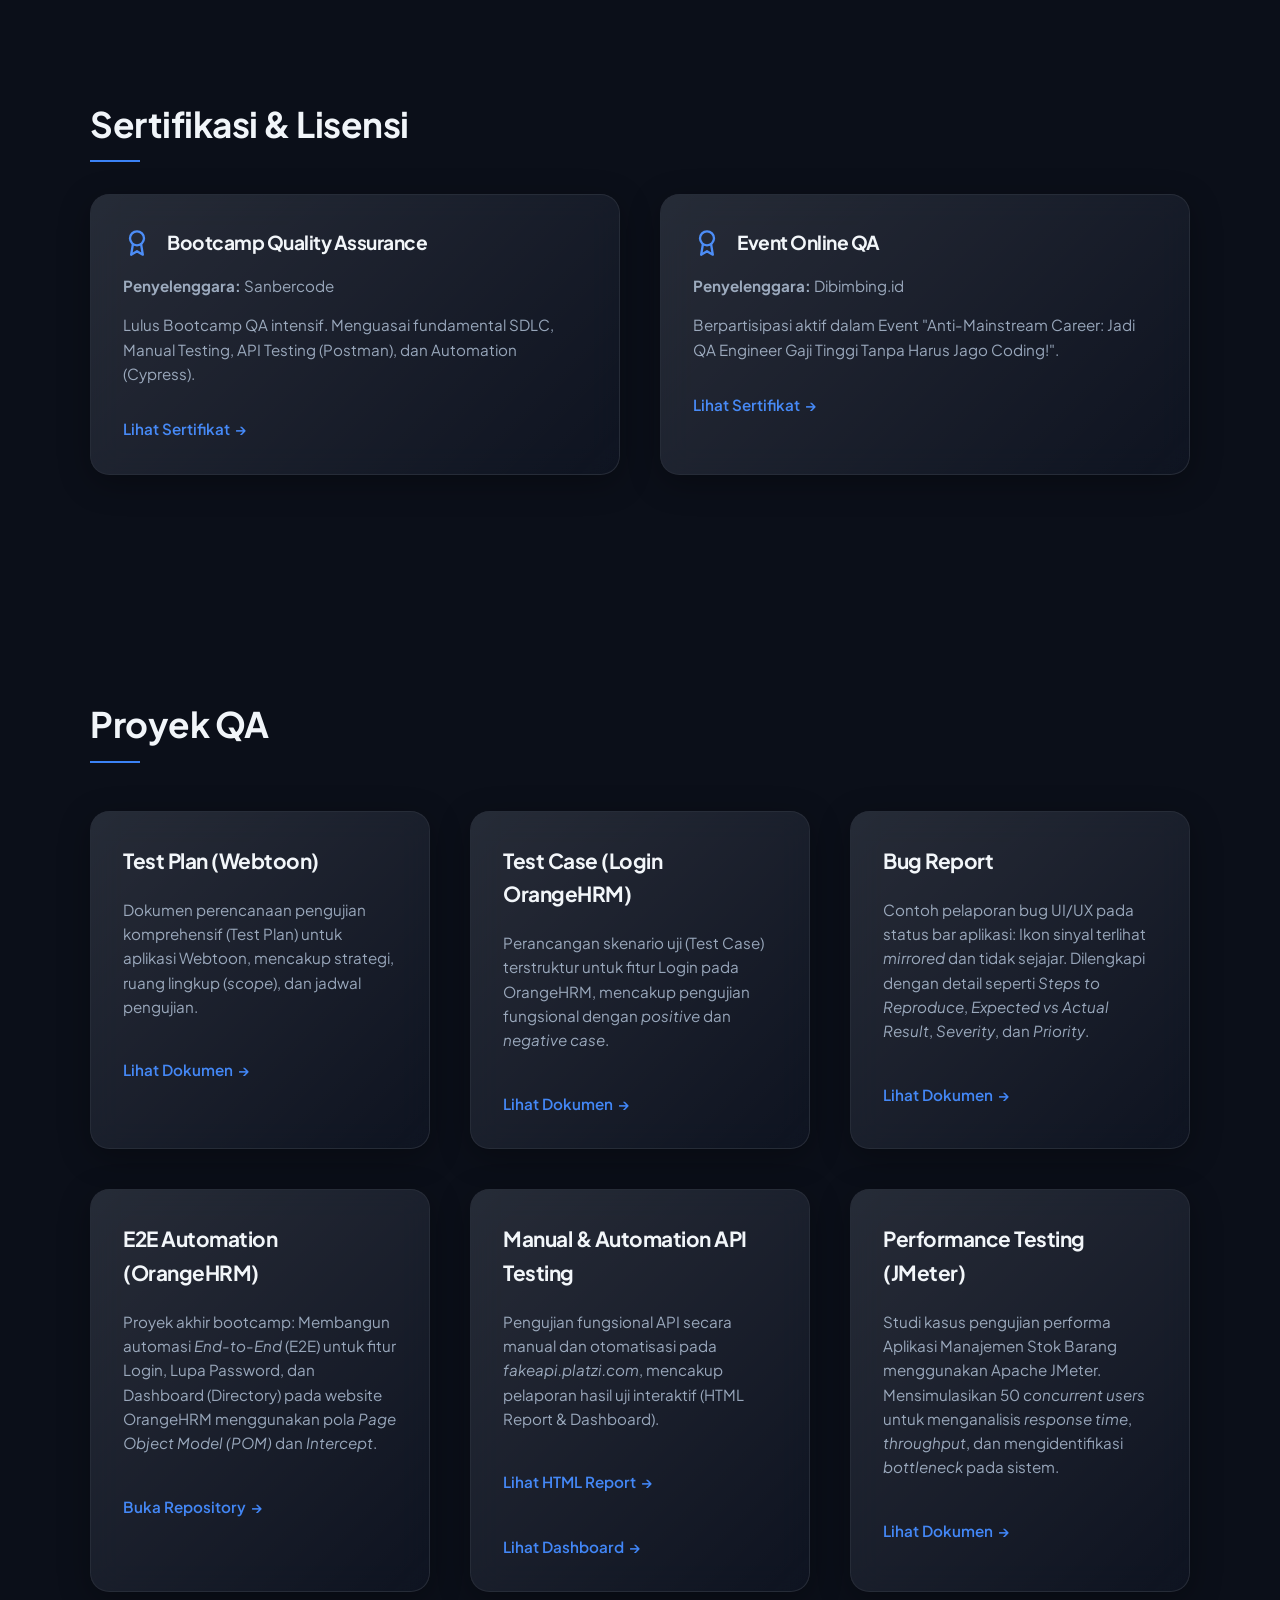
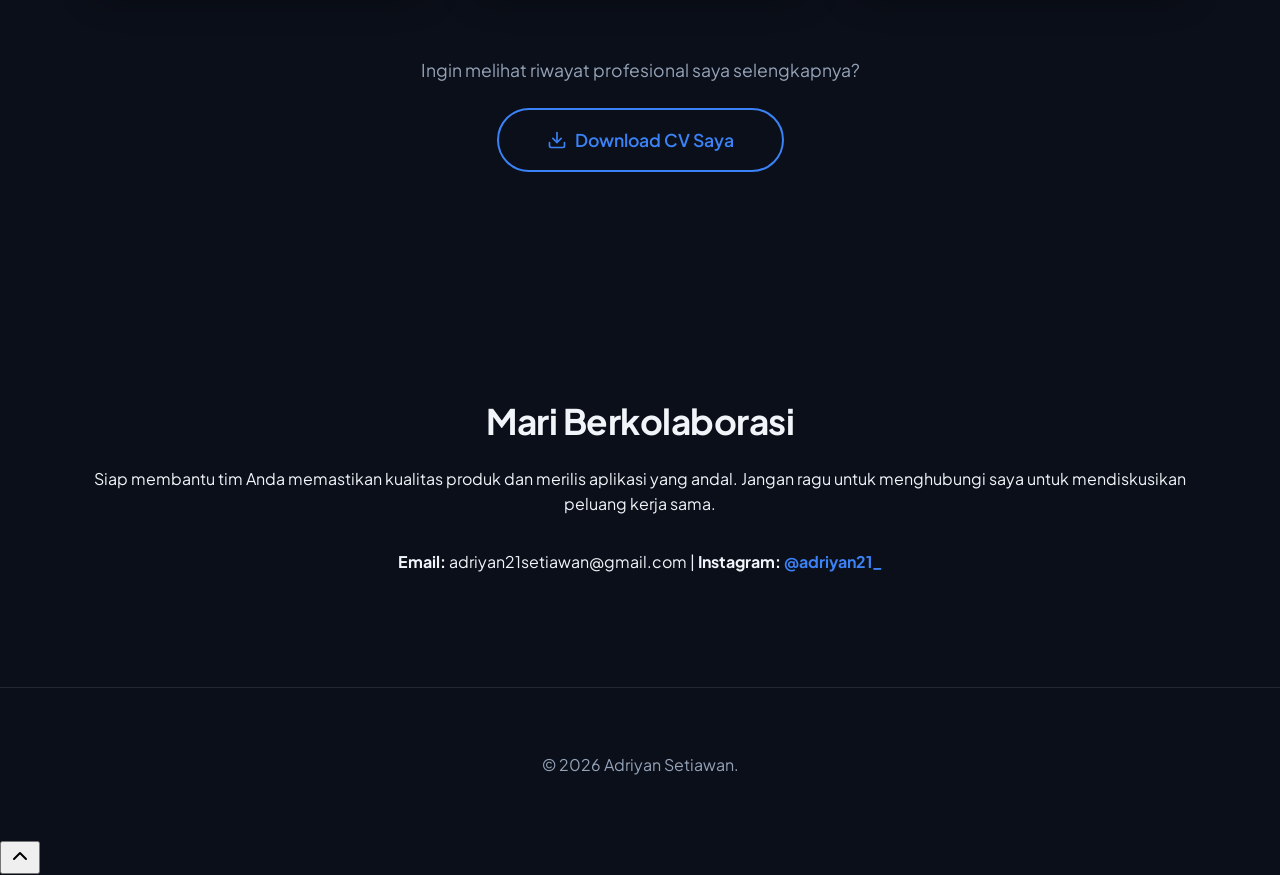
==== commit 8037724c: "Update index.html" ====
--- a/index.html
+++ b/index.html
@@ -266,6 +266,14 @@
         <p>&copy; 2026 Adriyan Setiawan.</p>
     </footer>
 
+    <!-- Scroll to Top Button -->
+    <button id="scrollToTop" class="scroll-to-top" aria-label="Scroll to Top">
+        <svg xmlns="http://www.w3.org/2000/svg" width="24" height="24" viewBox="0 0 24 24" fill="none"
+            stroke="currentColor" stroke-width="2" stroke-linecap="round" stroke-linejoin="round">
+            <polyline points="18 15 12 9 6 15"></polyline>
+        </svg>
+    </button>
+
     <script src="script.js"></script>
 </body>
 
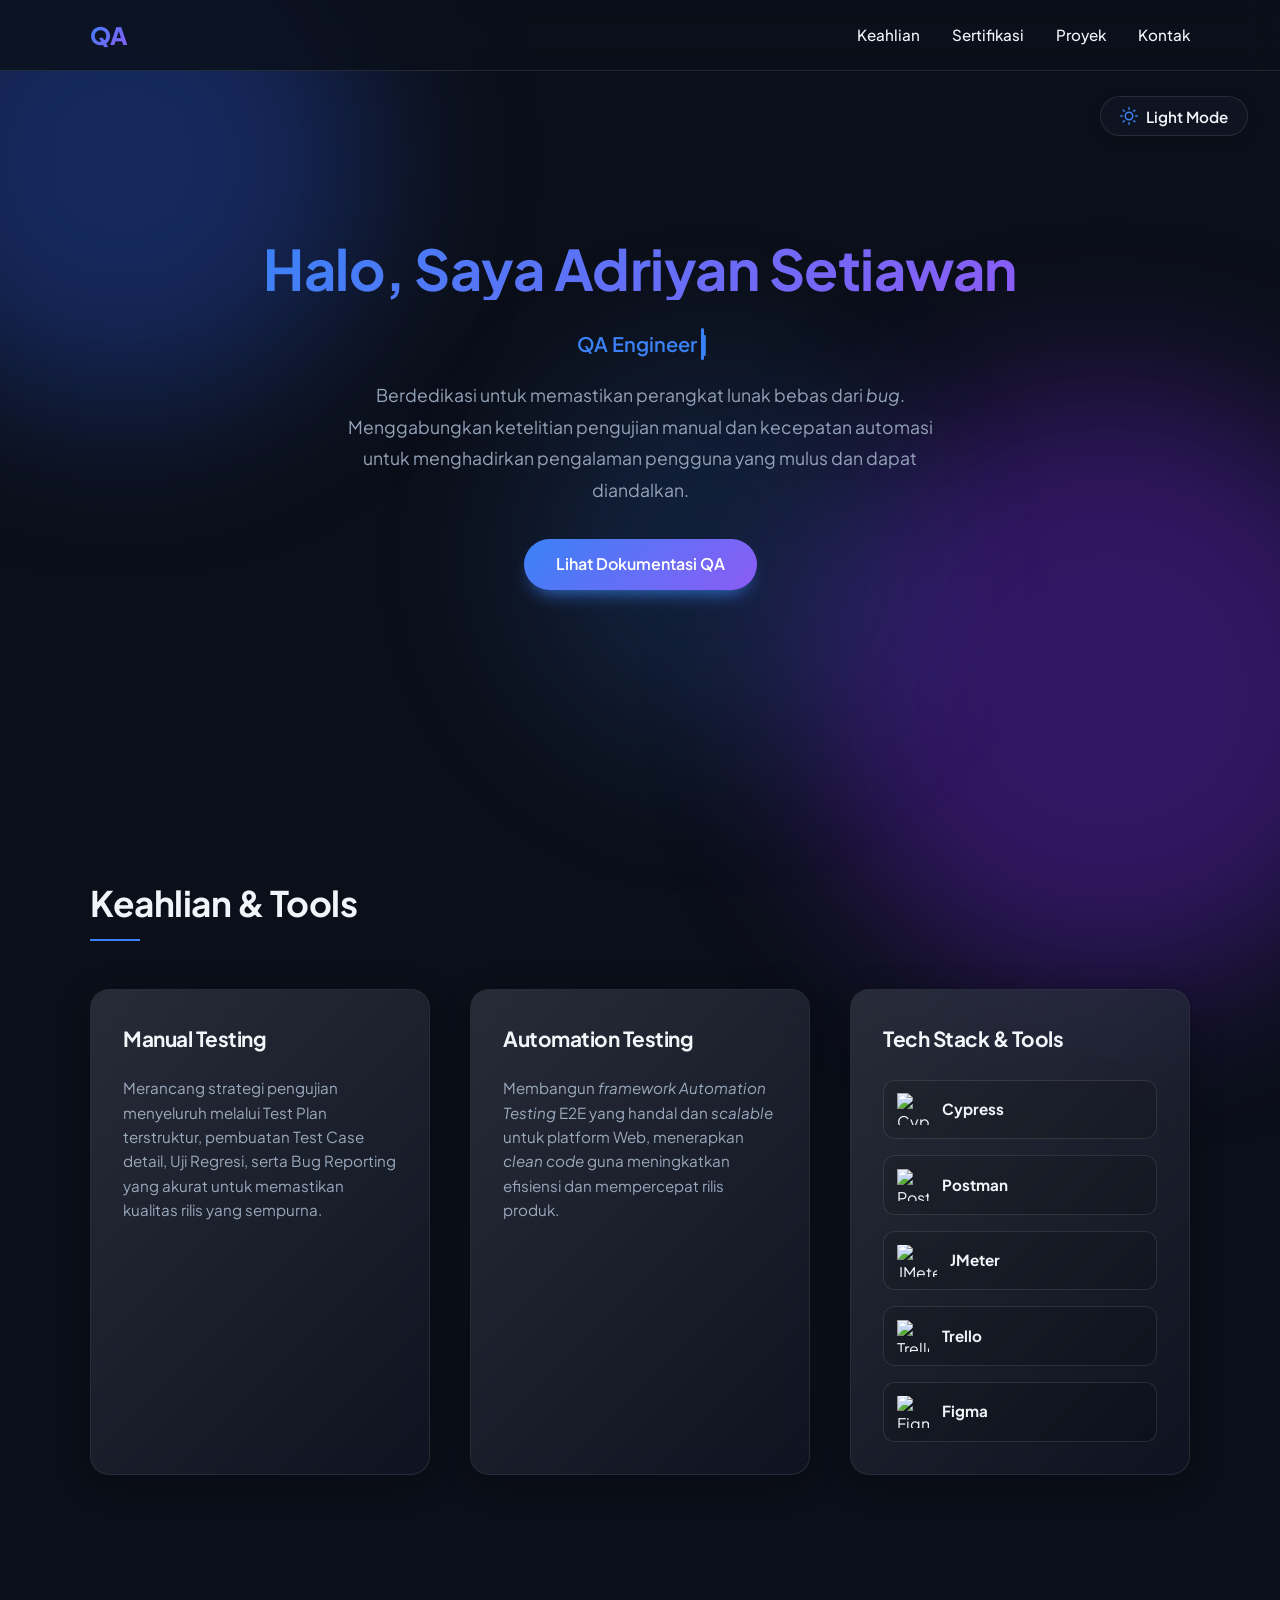
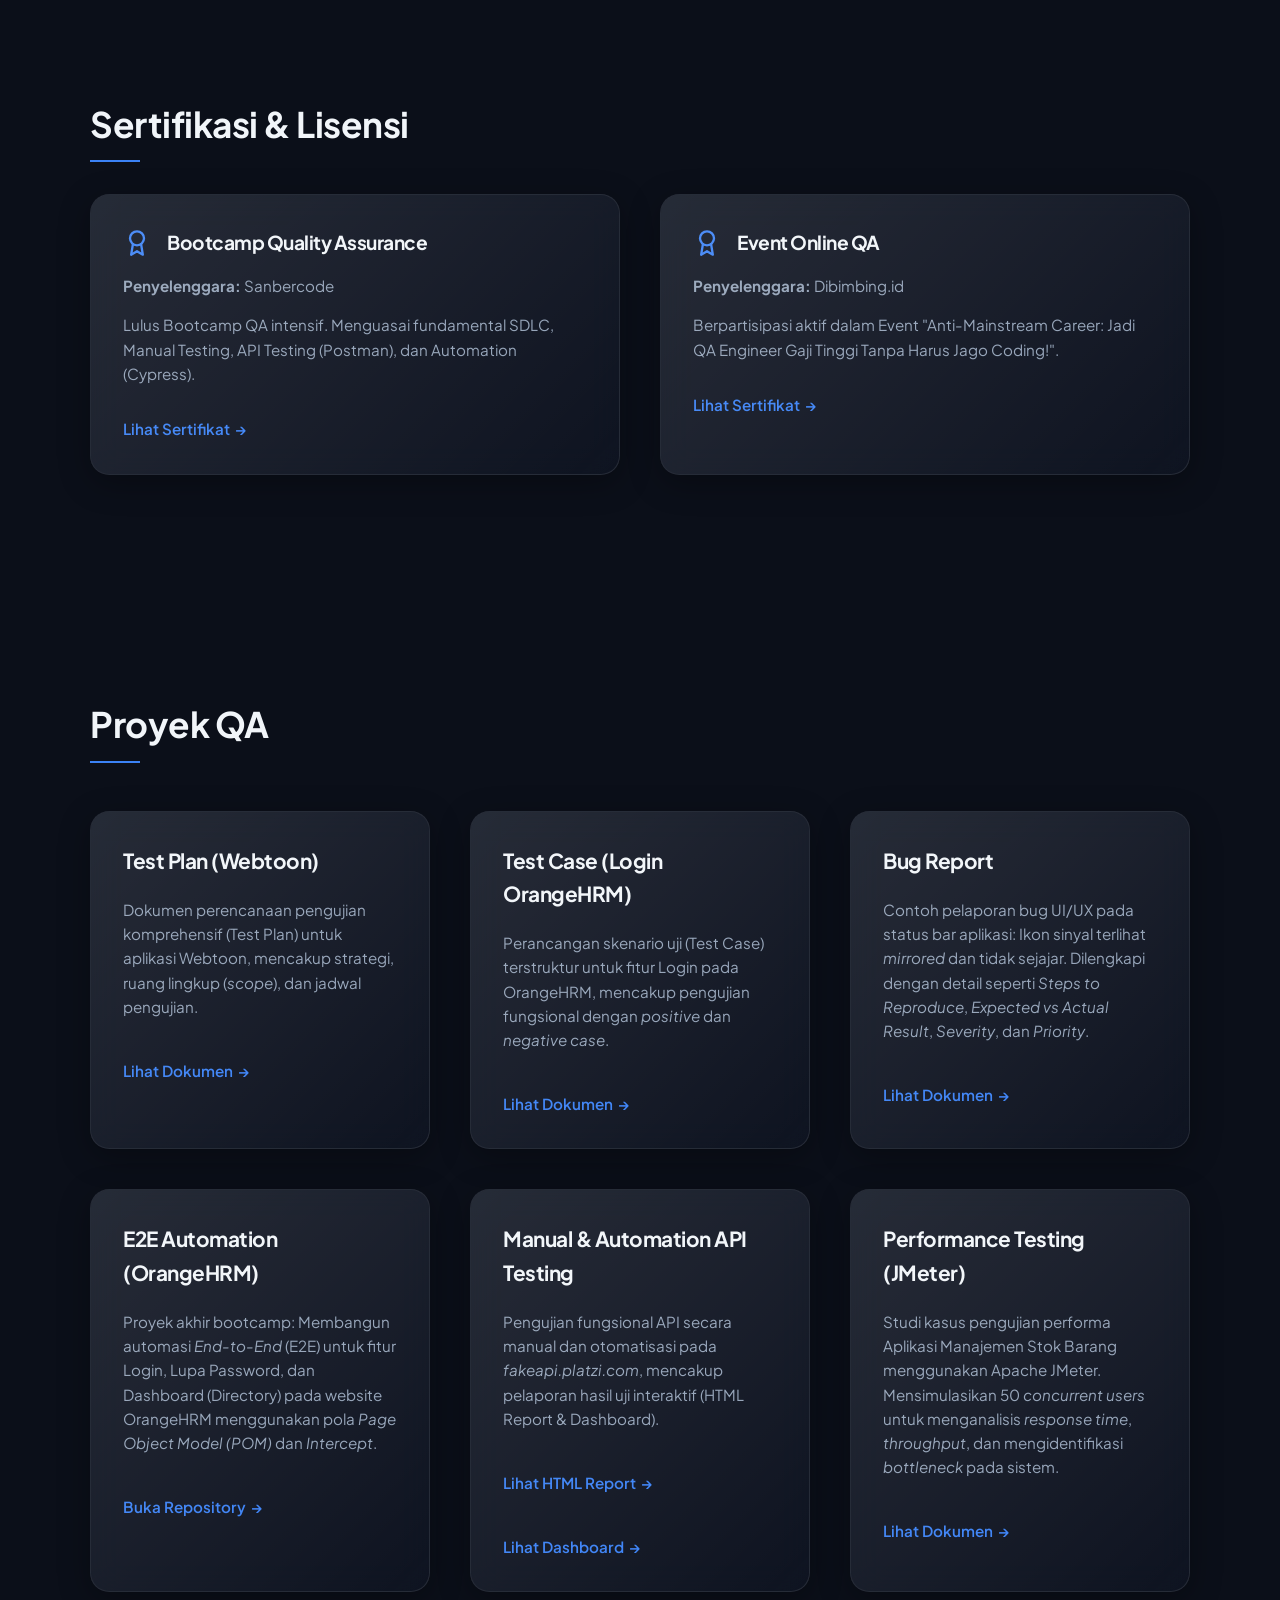
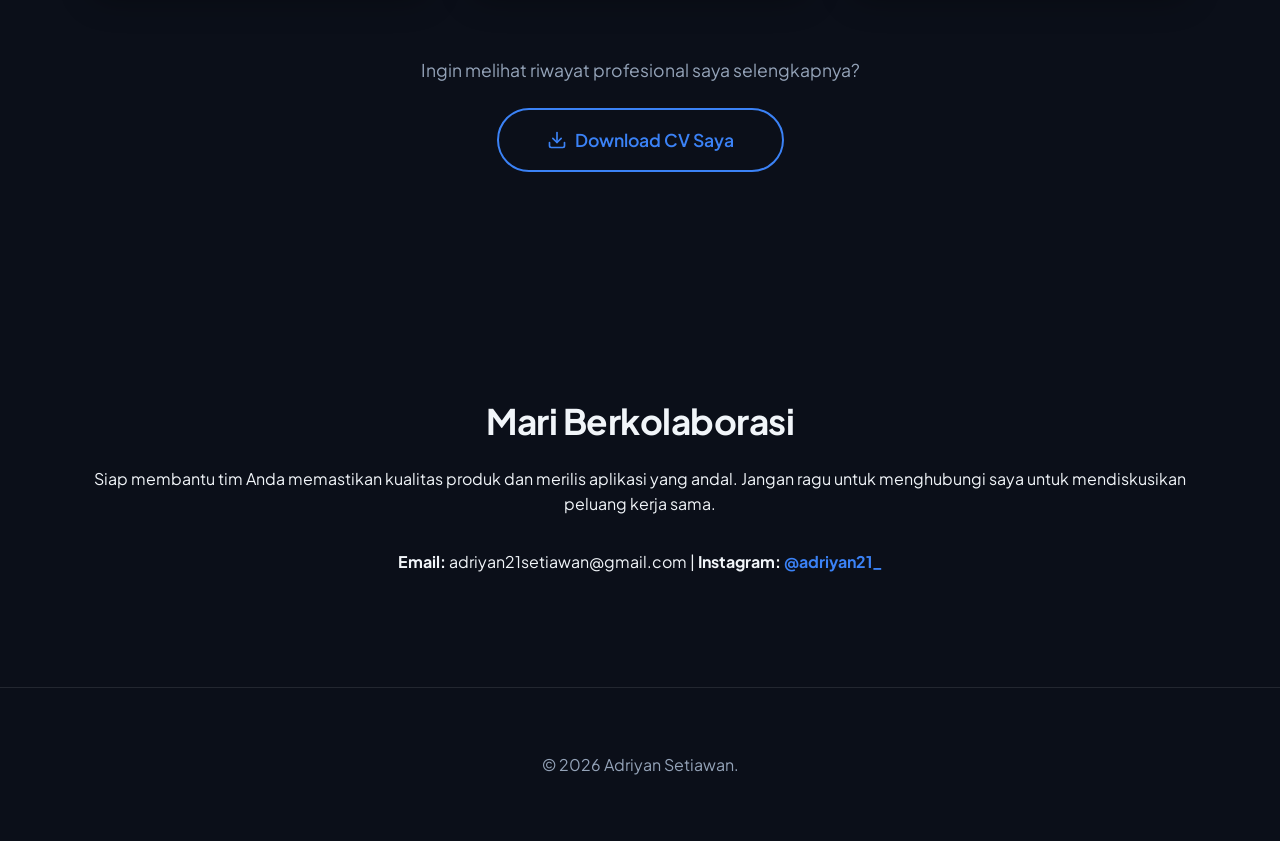
==== commit 1ee37519: "Update index.html" ====
--- a/index.html
+++ b/index.html
@@ -42,7 +42,7 @@
 
     <header>
         <nav>
-            <div class="logo">QA.Portofolio</div>
+            <div class="logo">QA</div>
             <div class="nav-right">
                 <ul id="navMenu">
                     <li><a href="#skills">Keahlian</a></li>
--- a/style.css
+++ b/style.css
@@ -186,7 +186,7 @@
     backdrop-filter: blur(10px);
     -webkit-backdrop-filter: blur(10px);
     position: fixed;
-    bottom: 2rem;
+    top: 6rem;
     right: 2rem;
     z-index: 9999;
 }
@@ -530,11 +530,44 @@
     border-top: 1px solid var(--border-color);
 }
 
+/* Scroll to Top Button */
+.scroll-to-top {
+    position: fixed;
+    bottom: 6rem;
+    right: 2rem;
+    width: 45px;
+    height: 45px;
+    border-radius: 50%;
+    background: linear-gradient(135deg, var(--primary-color), var(--secondary-color));
+    color: white;
+    border: none;
+    cursor: pointer;
+    display: flex;
+    justify-content: center;
+    align-items: center;
+    box-shadow: 0 4px 15px rgba(0, 0, 0, 0.2);
+    opacity: 0;
+    pointer-events: none;
+    transform: translateY(20px);
+    transition: all 0.3s ease;
+    z-index: 9998;
+}
+
+.scroll-to-top.show {
+    opacity: 1;
+    pointer-events: auto;
+    transform: translateY(0);
+}
+
+.scroll-to-top:hover {
+    transform: translateY(-5px) scale(1.1);
+    box-shadow: 0 6px 20px rgba(59, 130, 246, 0.4);
+}
+
 /* Responsive */
 @media (max-width: 768px) {
     .theme-toggle {
-        bottom: 1.5rem;
-        top: auto;
+        top: 5rem;
         right: 1.5rem;
         padding: 0.8rem;
     }
@@ -542,6 +575,12 @@
     .theme-toggle .theme-text {
         display: none;
     }
+
+    .scroll-to-top {
+        bottom: 5rem;
+        right: 1.5rem;
+    }
+
     .menu-toggle {
         display: flex;
     }
@@ -573,4 +612,4 @@
     .tech-grid {
         grid-template-columns: 1fr;
     }
-}+}
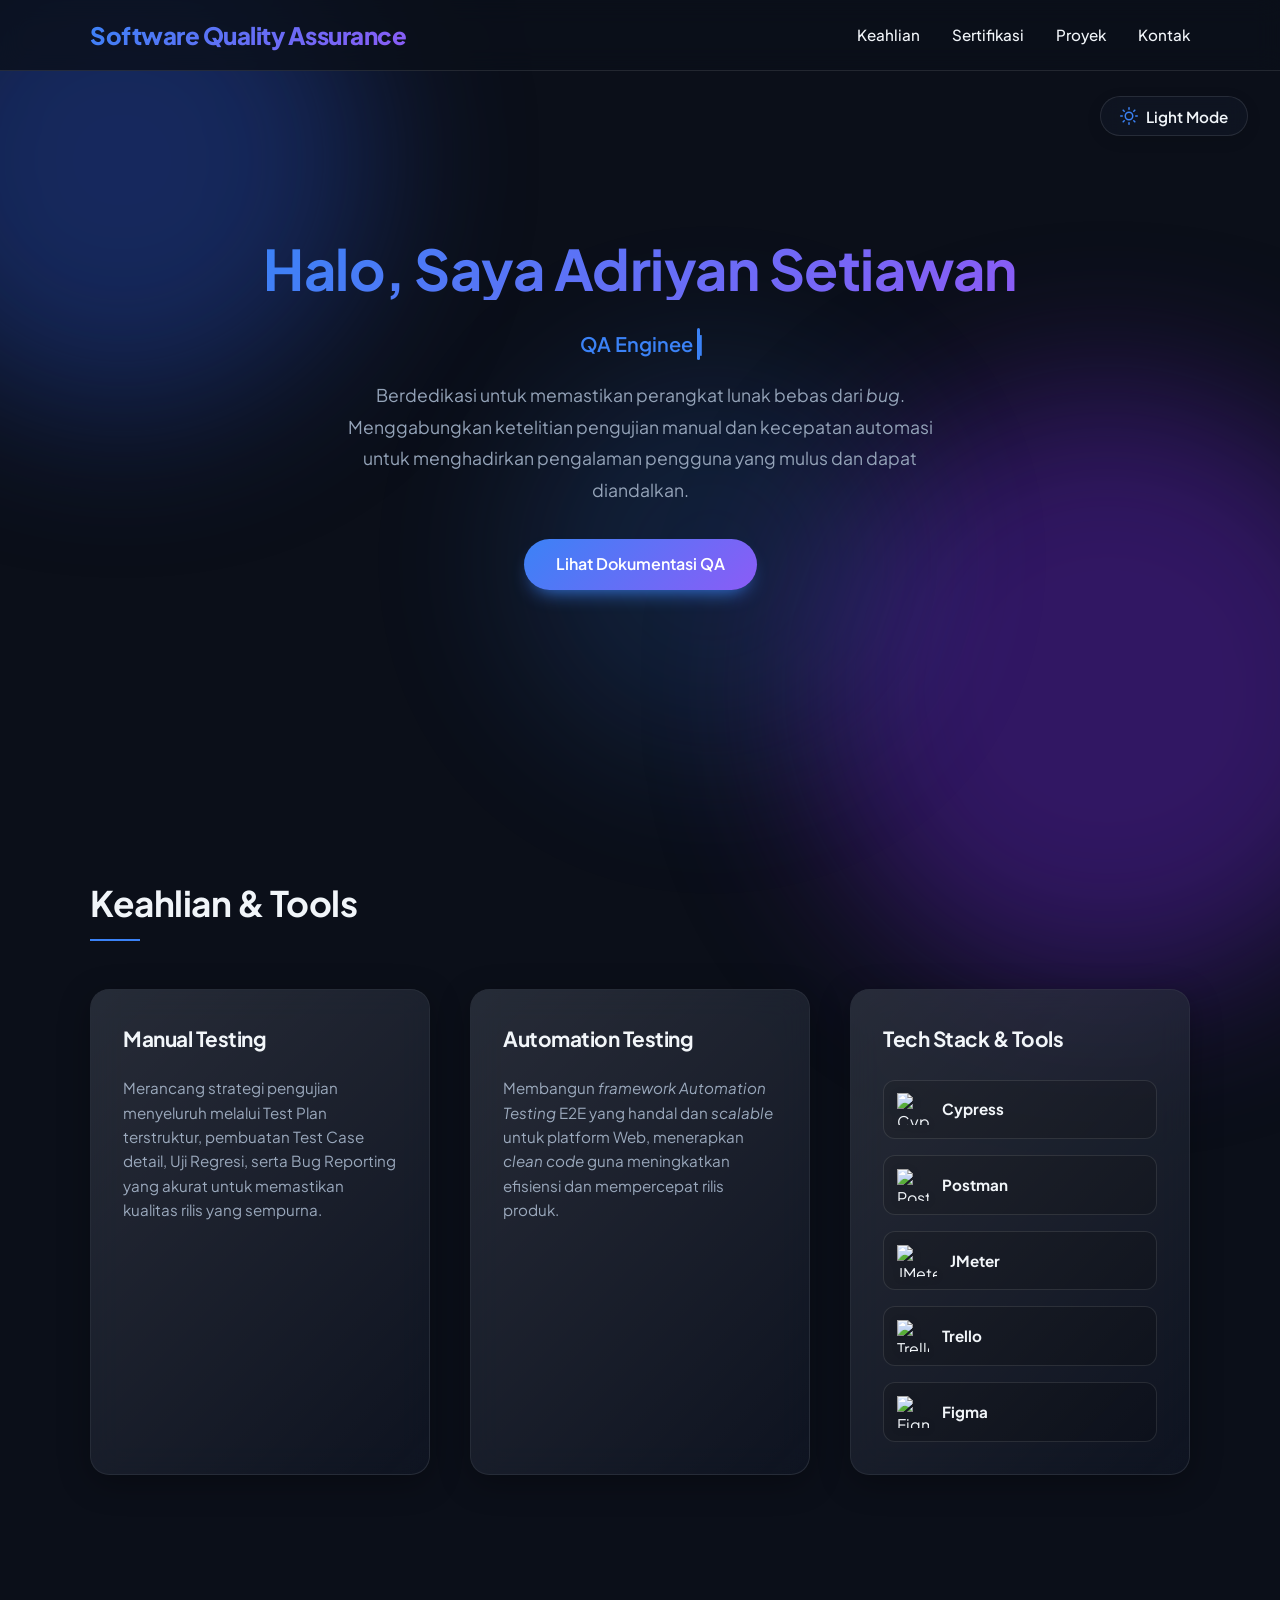
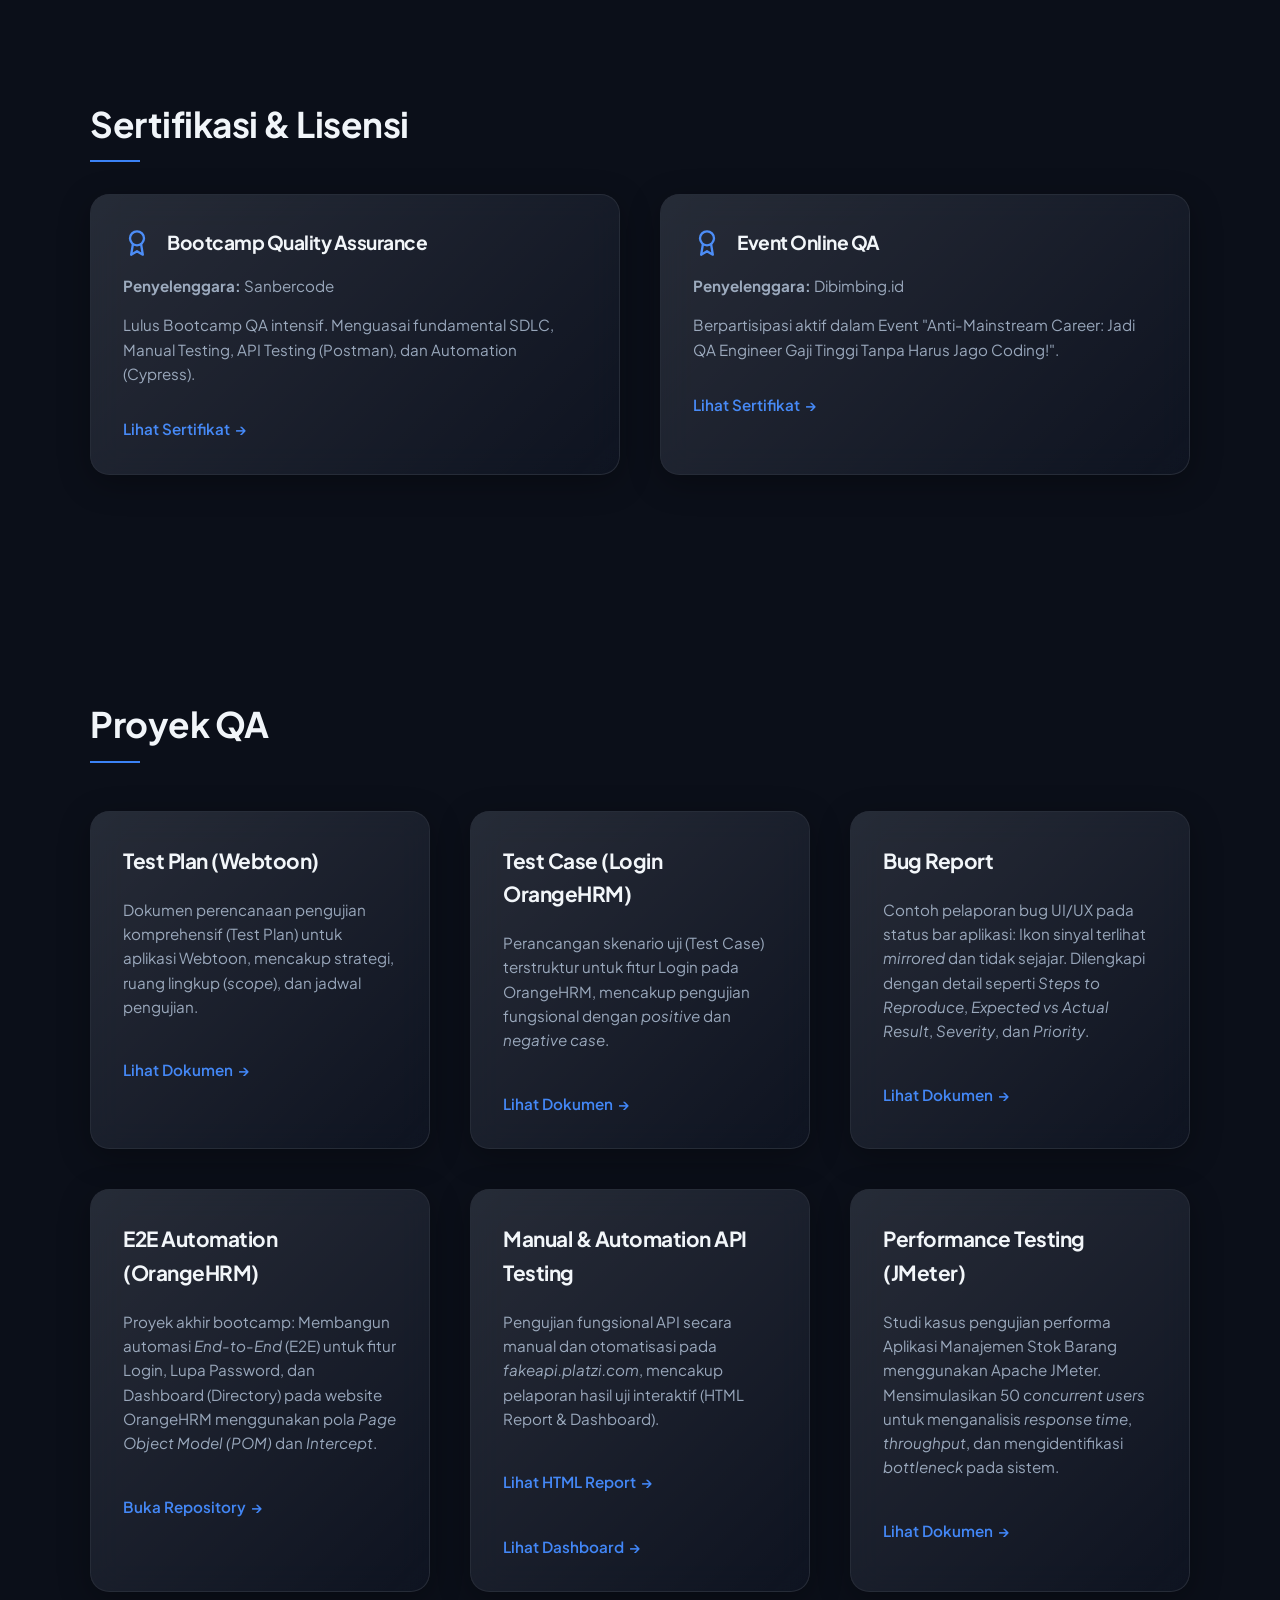
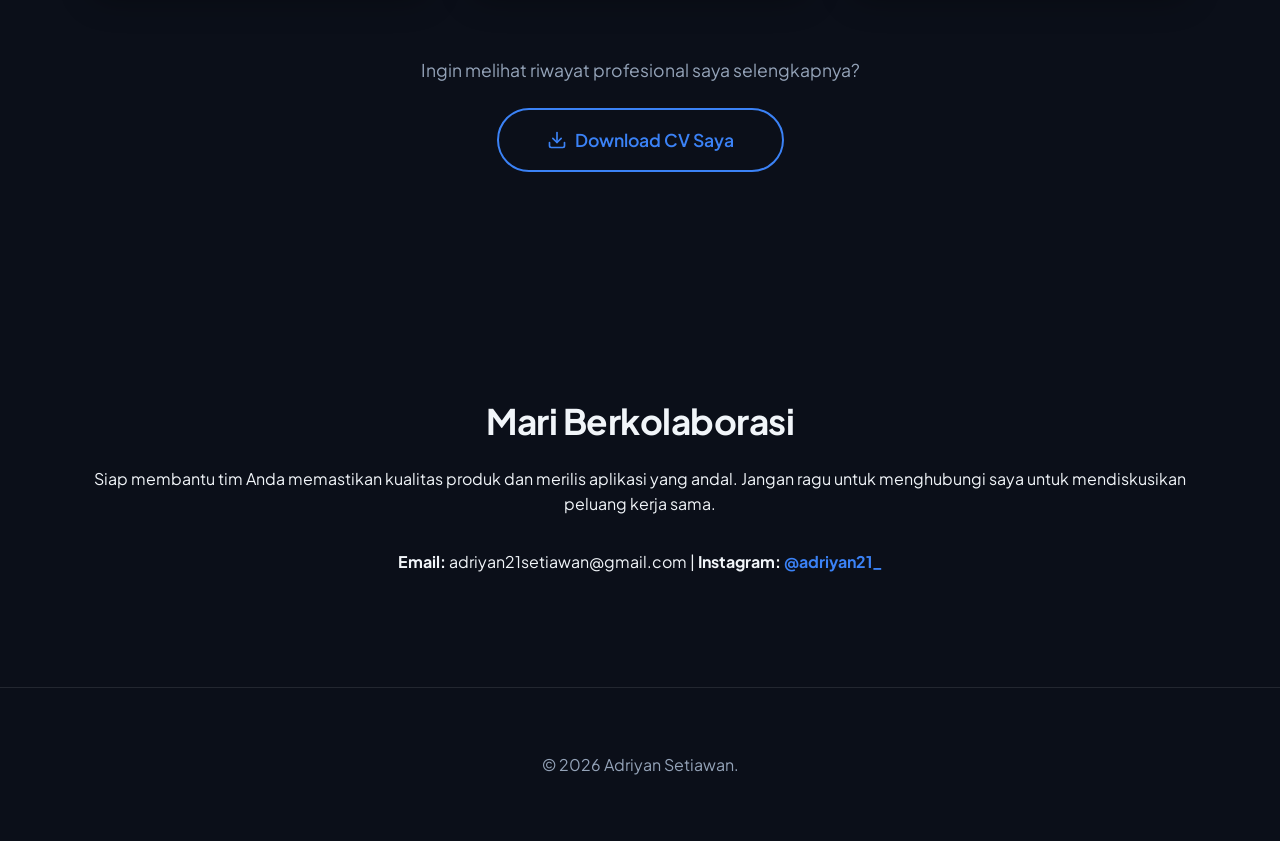
==== commit 3110f347: "Update index.html" ====
--- a/index.html
+++ b/index.html
@@ -42,7 +42,7 @@
 
     <header>
         <nav>
-            <div class="logo">QA</div>
+            <div class="logo">Software Quality Assurance</div>
             <div class="nav-right">
                 <ul id="navMenu">
                     <li><a href="#skills">Keahlian</a></li>
